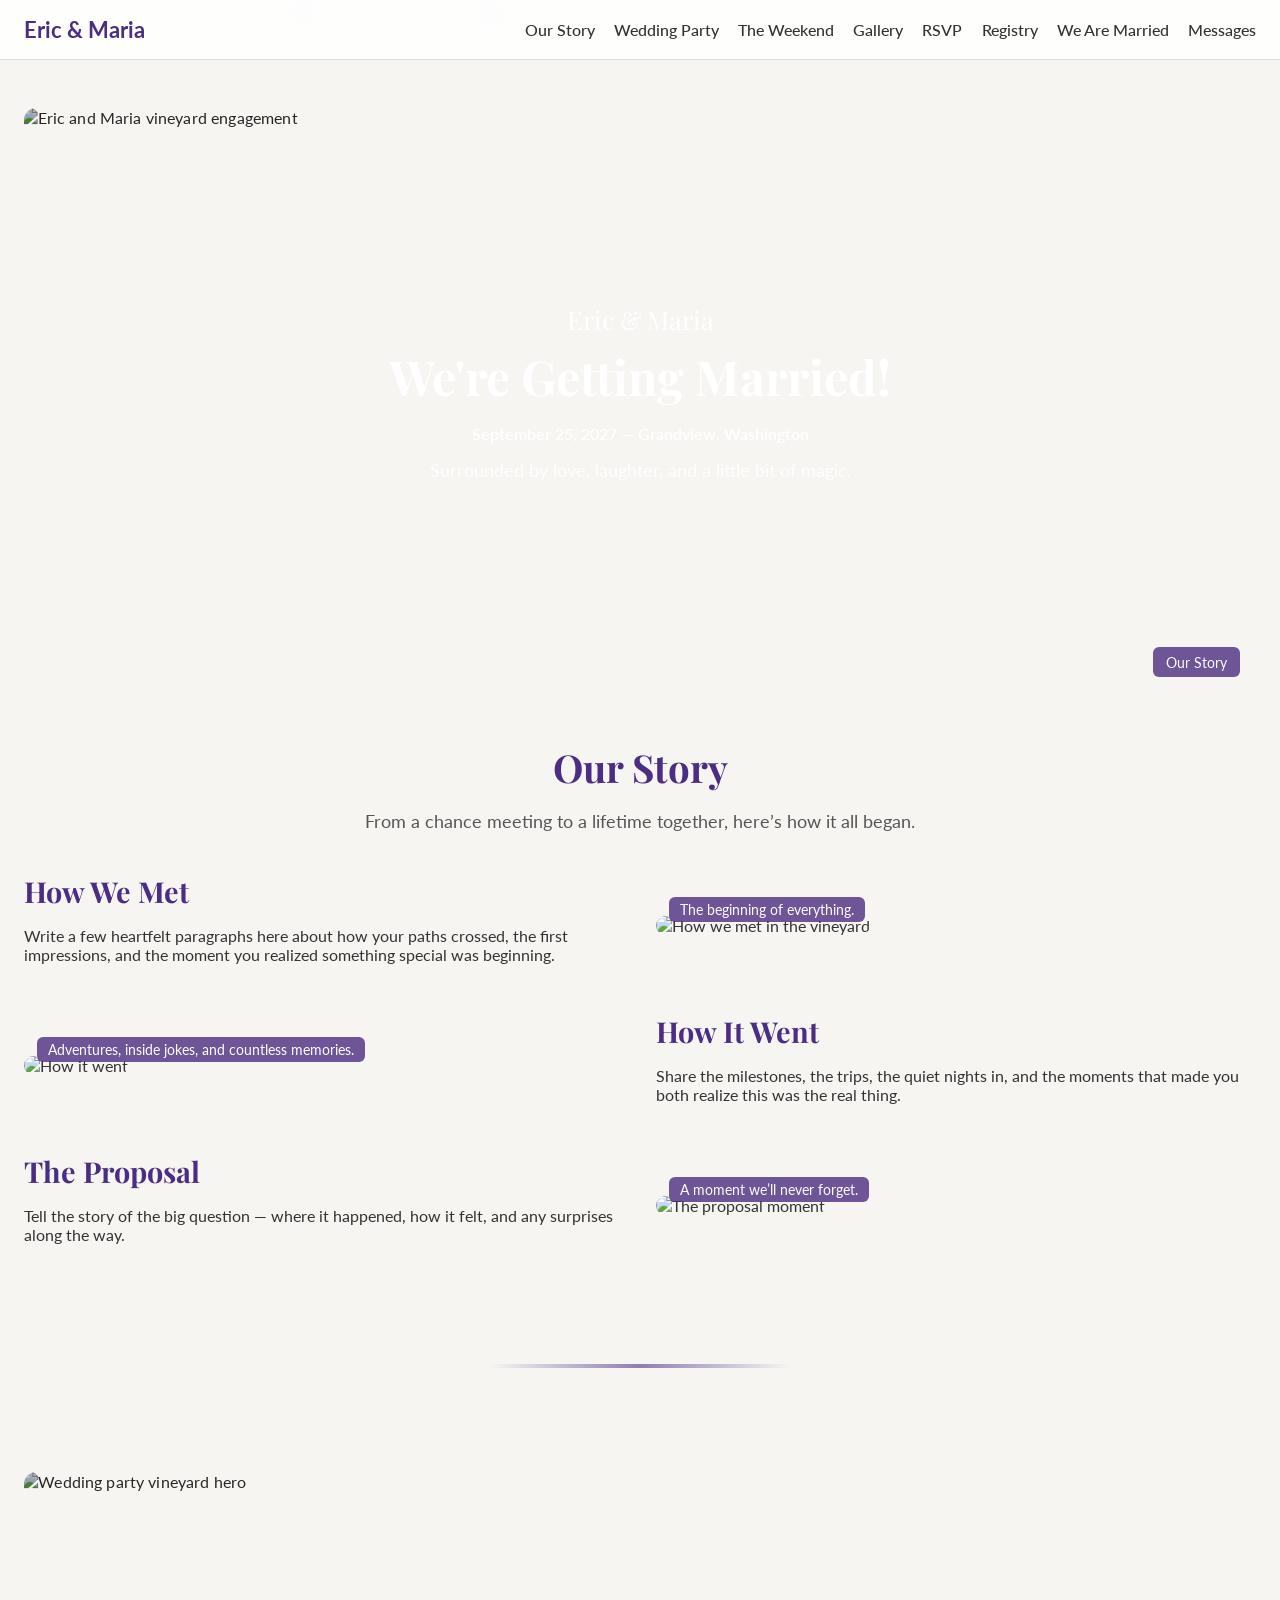
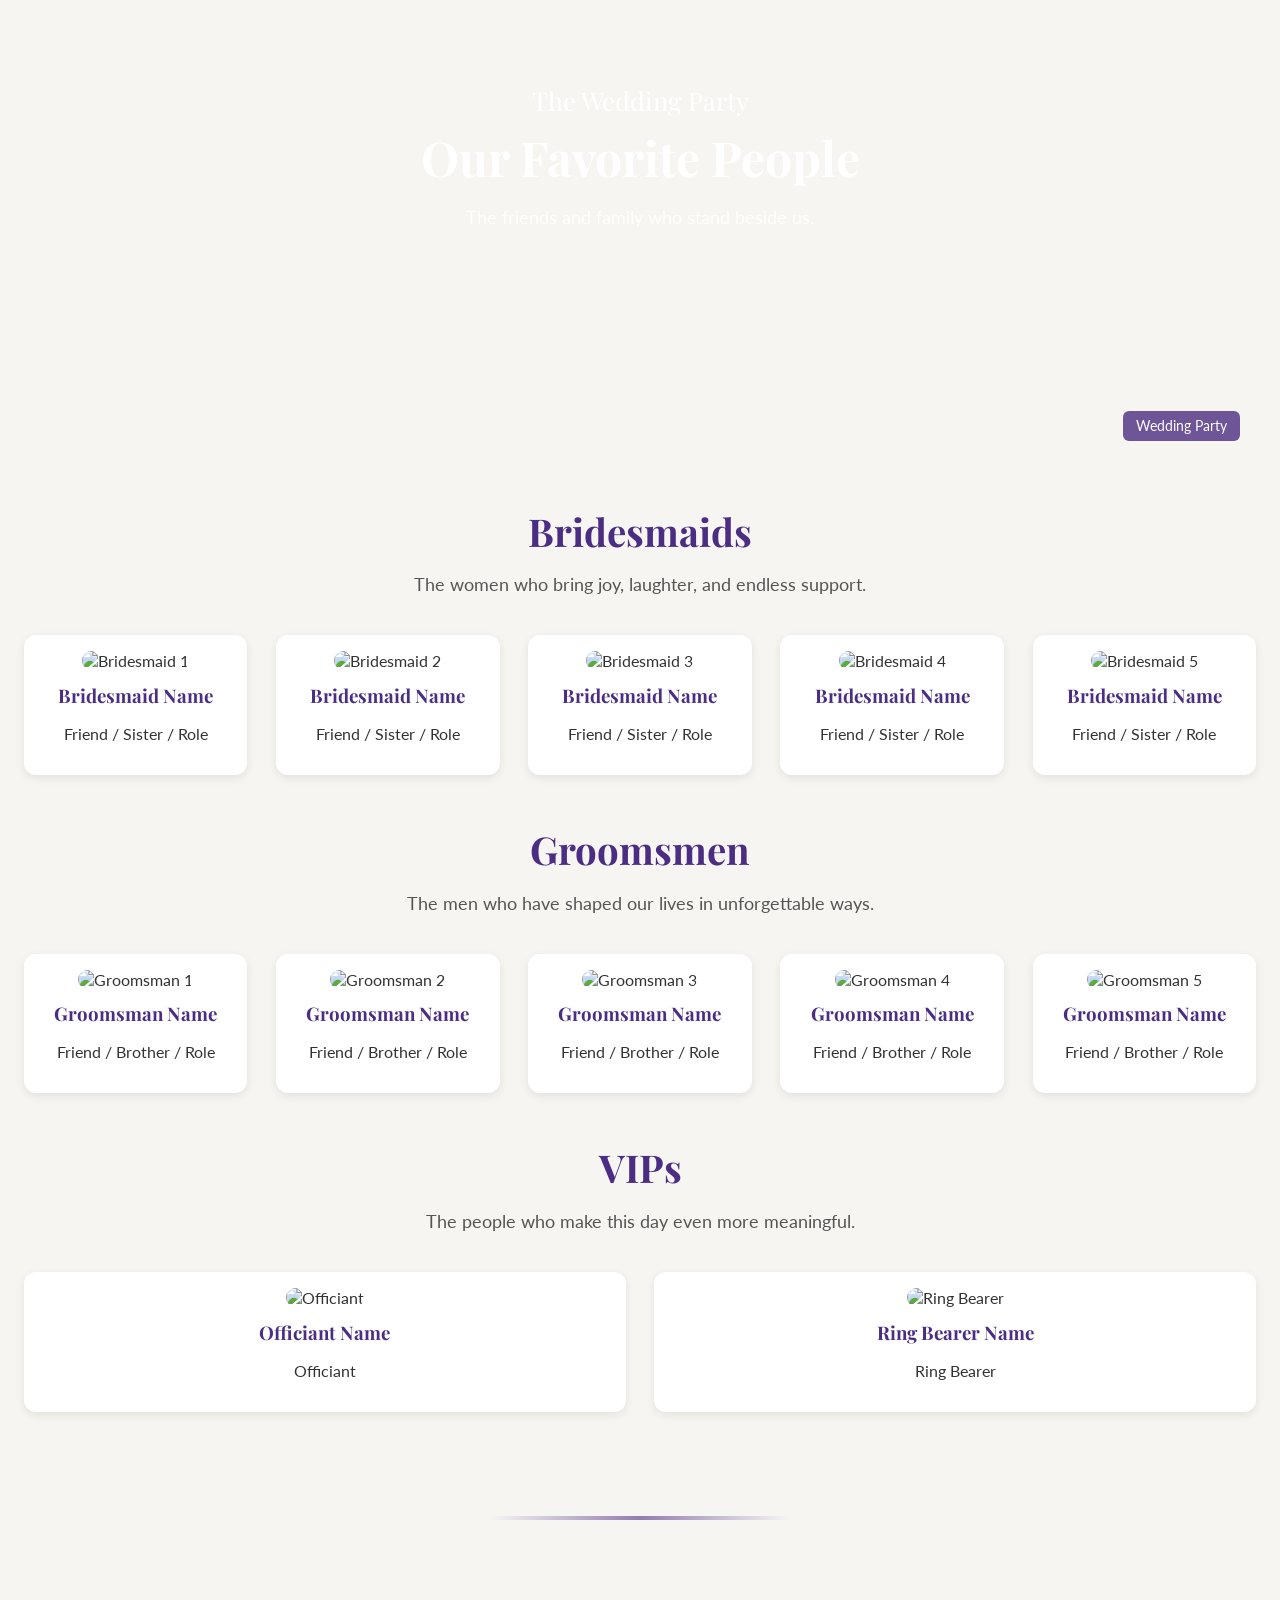
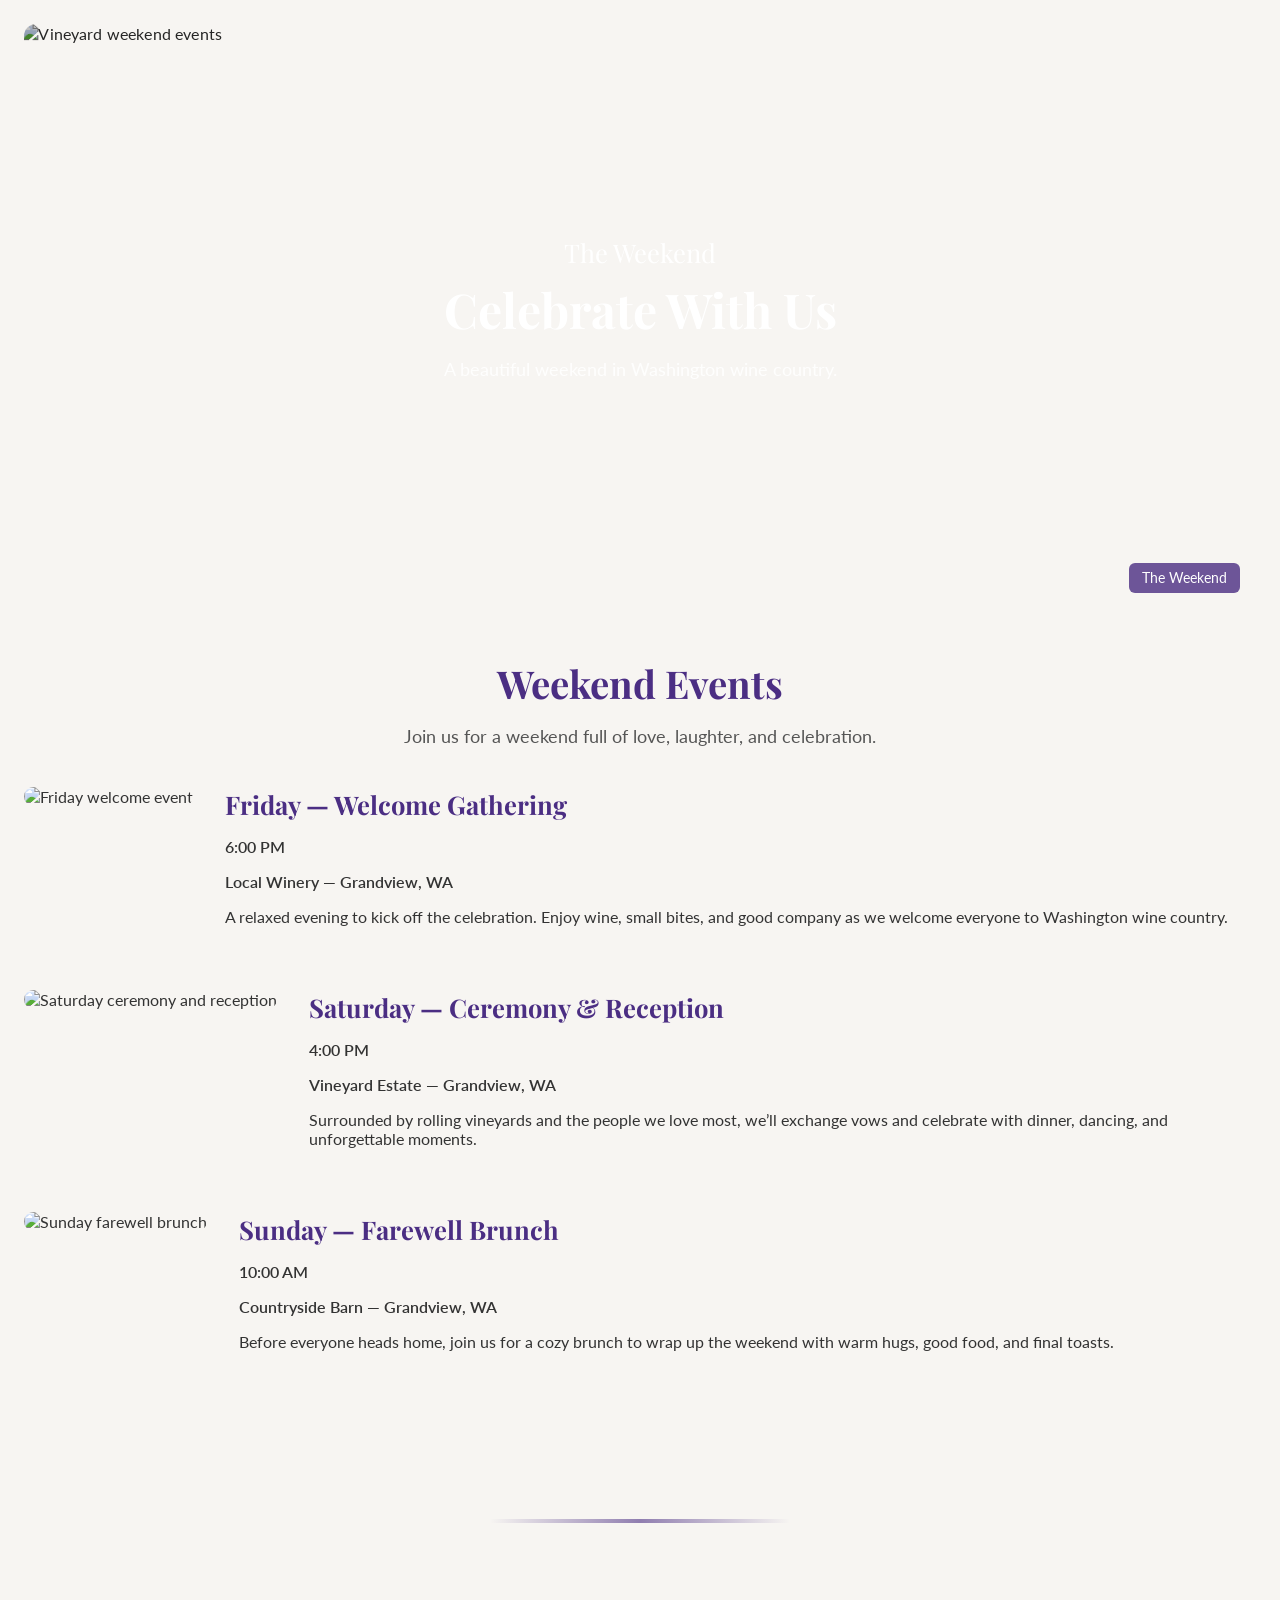
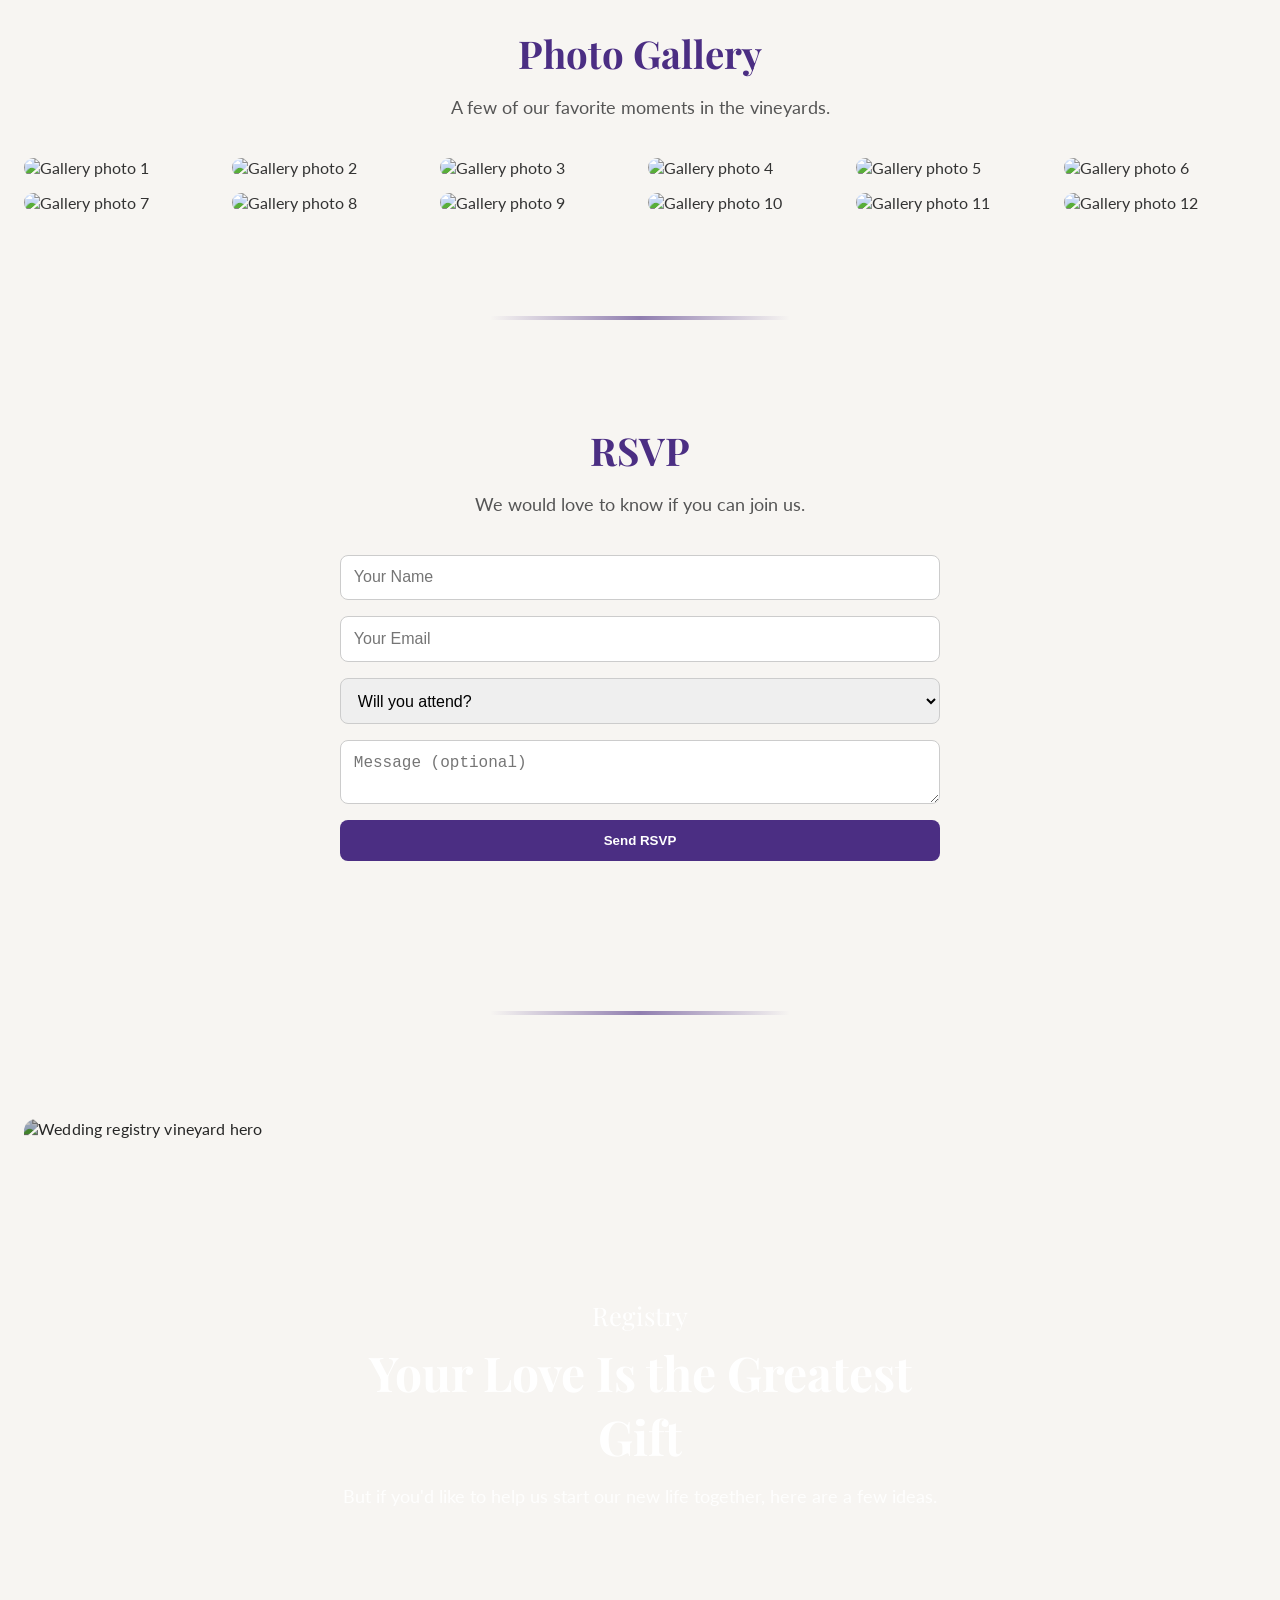
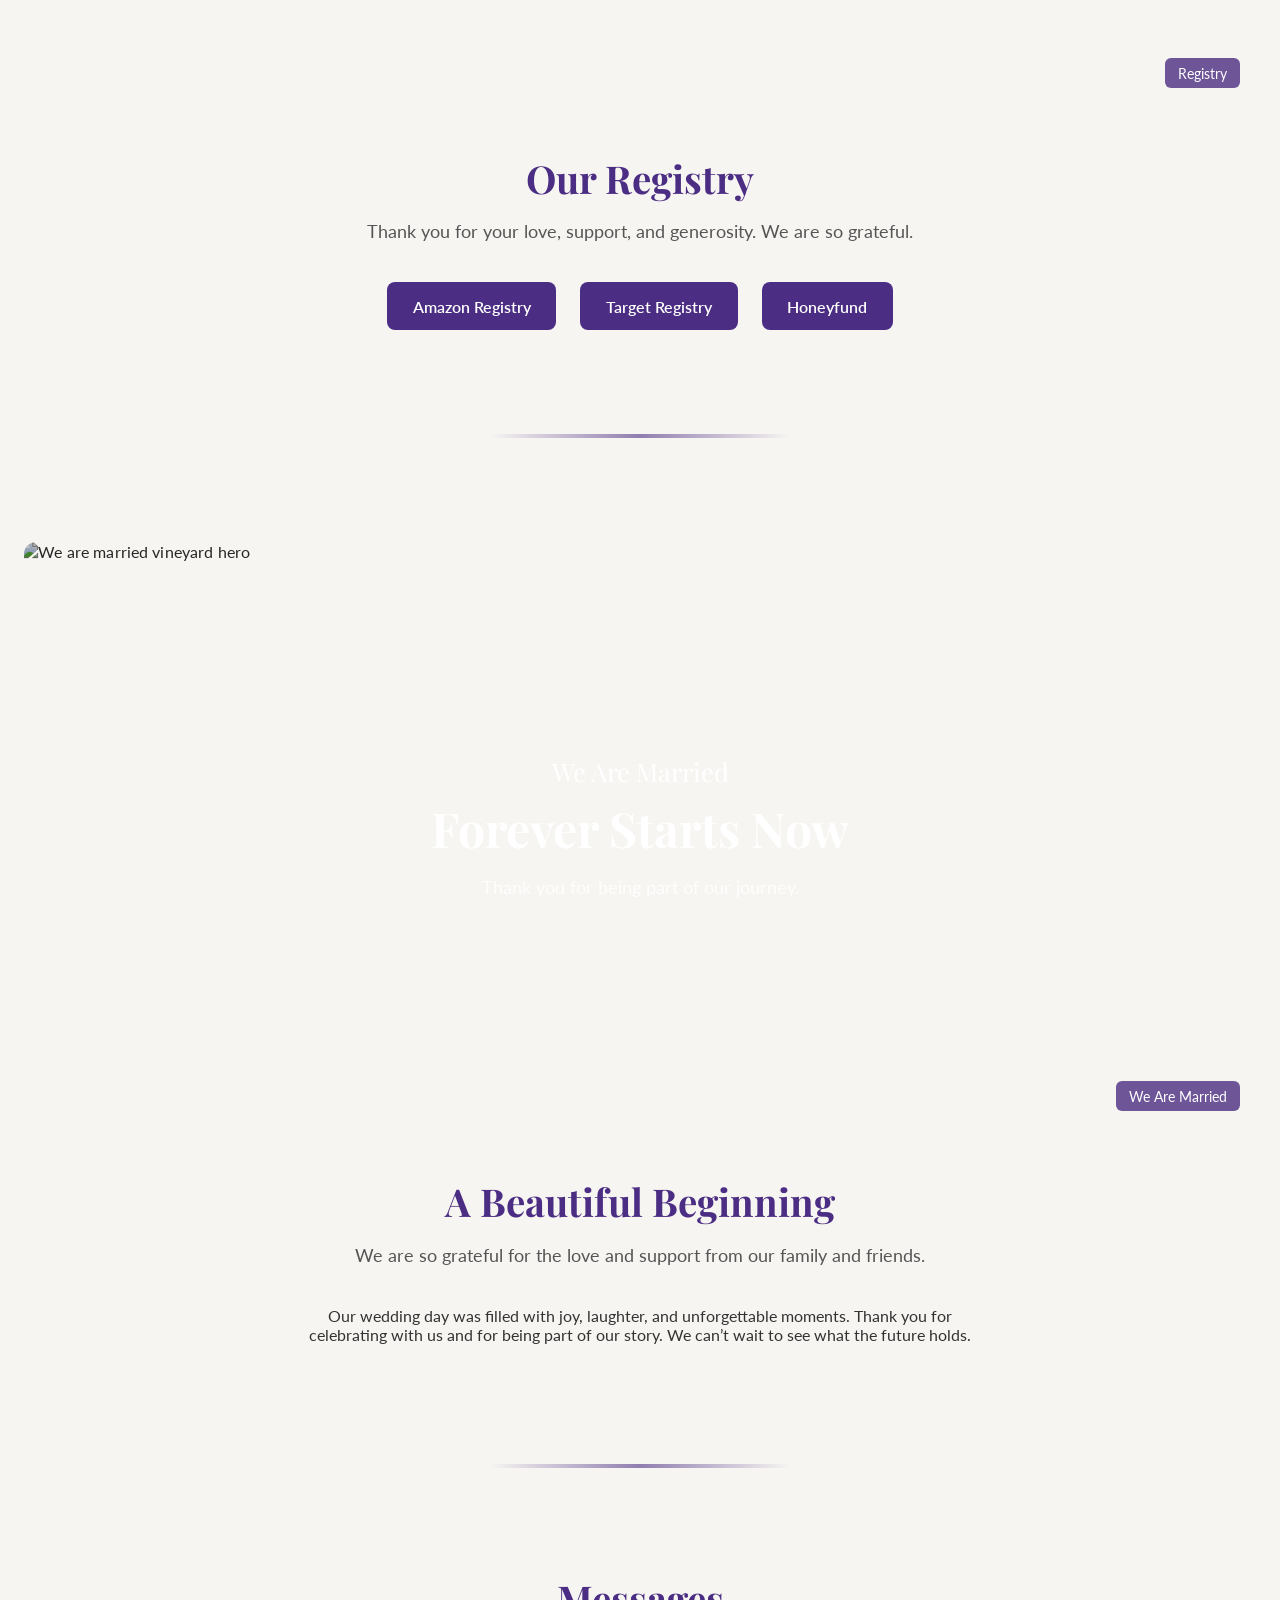
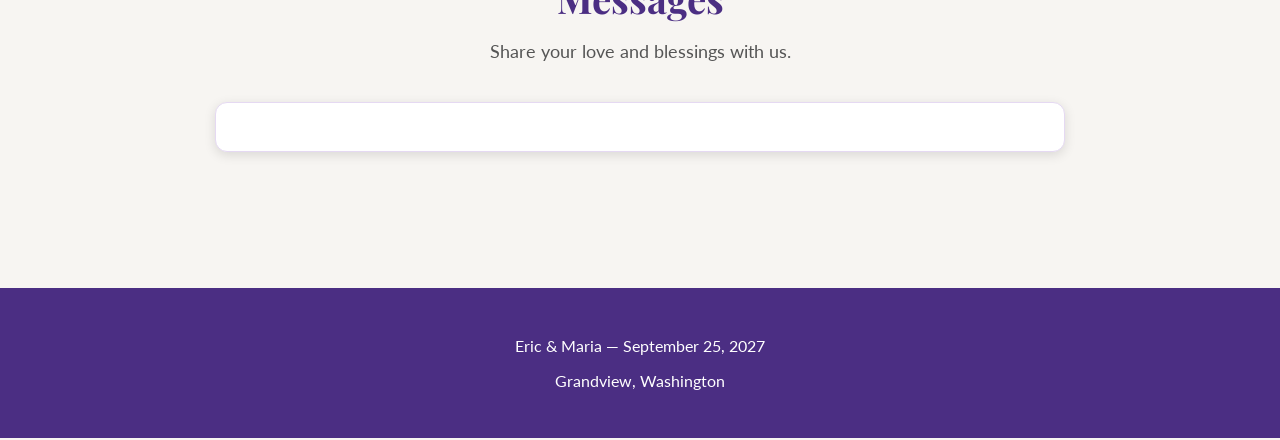
==== index.html/index.html @ c306961e "Add files via upload" ====
<!DOCTYPE html>
<html lang="en">
<head>
  <meta charset="UTF-8" />
  <title>Eric & Maria — Wedding Website</title>
  <meta name="viewport" content="width=device-width, initial-scale=1" />

  <!-- Fonts -->
  <link href="https://fonts.googleapis.com/css2?family=Playfair+Display:wght@500;700&family=Lato:wght@300;400;700&display=swap" rel="stylesheet" />

  <style>
  /* ================================
     GLOBAL STYLES
  ================================ */
  body {
    margin: 0;
    padding: 0;
    font-family: 'Lato', sans-serif;
    background: #f7f5f2;
    color: #333;
  }

  h1, h2, h3 {
    font-family: 'Playfair Display', serif;
    margin: 0;
  }

  section {
    padding: 3rem 1.5rem;
  }

  .section-title {
    text-align: center;
    font-size: 2.4rem;
    margin-bottom: 0.5rem;
    color: #4b2e83;
  }

  .section-subtitle {
    text-align: center;
    font-size: 1.1rem;
    color: #555;
    margin-bottom: 2.5rem;
  }

  /* Simple fade-in animation */
  .fade-in {
    opacity: 0;
    transform: translateY(20px);
    transition: opacity 0.7s ease, transform 0.7s ease;
  }

  .fade-in.visible {
    opacity: 1;
    transform: translateY(0);
  }

  /* Section divider */
  .section-divider {
    width: 300px;
    height: 4px;
    background: linear-gradient(to right, transparent, #4b2e83, transparent);
    margin: 3.5rem auto;
    opacity: 0.6;
    border-radius: 4px;
  }


  /* ================================
     NAVIGATION
  ================================ */
  header {
    background: #ffffffd8;
    backdrop-filter: blur(6px);
    position: sticky;
    top: 0;
    z-index: 1000;
    border-bottom: 1px solid #ddd;
  }

  .nav {
    display: flex;
    justify-content: space-between;
    align-items: center;
    padding: 1rem 1.5rem;
  }

  .nav-brand {
    font-size: 1.4rem;
    font-weight: 700;
    color: #4b2e83;
  }

  .nav-links {
    display: flex;
    flex-wrap: wrap;
  }

  .nav-links a {
    margin-left: 1.2rem;
    text-decoration: none;
    color: #333;
    font-weight: 500;
    transition: 0.3s ease;
  }

  .nav-links a:hover {
    color: #4b2e83;
  }

  /* ================================
     HERO SECTIONS
  ================================ */
  .hero {
    position: relative;
    margin-bottom: 3rem;
  }

  .hero-image-wrapper {
    position: relative;
    width: 100%;
    height: 65vh;
    overflow: hidden;
    border-radius: 12px;
  }

  .hero-image {
    width: 100%;
    height: 100%;
    object-fit: cover;
    filter: brightness(75%);
    transform: scale(1.02);
    transition: transform 6s ease;
  }

  .hero-image-wrapper:hover .hero-image {
    transform: scale(1.06);
  }

  .hero-content {
    position: absolute;
    top: 50%;
    left: 50%;
    transform: translate(-50%, -50%);
    text-align: center;
    color: white;
    z-index: 2;
  }

  .hero-content h1 {
    font-size: 3rem;
    margin-bottom: 0.5rem;
  }

  .hero-content h2 {
    font-size: 1.6rem;
    font-weight: 400;
    margin-bottom: 0.5rem;
  }

  .hero-caption {
    font-size: 1.1rem;
    opacity: 0.9;
  }

  .hero-tag {
    position: absolute;
    bottom: 1rem;
    right: 1rem;
    background: #4b2e83cc;
    color: white;
    padding: 0.4rem 0.8rem;
    border-radius: 6px;
    font-size: 0.9rem;
  }

  .hero-date {
    font-weight: 600;
    margin-bottom: 0.5rem;
  }

  /* ================================
     STORY SECTIONS
  ================================ */
  .two-column {
    display: flex;
    gap: 2rem;
    align-items: center;
    flex-wrap: wrap;
  }

  .story-card {
    flex: 1;
    min-width: 280px;
  }

  .story-card h3 {
    font-size: 1.8rem;
    color: #4b2e83;
    margin-bottom: 0.5rem;
  }

  .story-image-wrapper {
    flex: 1;
    min-width: 280px;
    position: relative;
  }

  .story-image-wrapper img {
    width: 100%;
    border-radius: 12px;
    object-fit: cover;
    transition: transform 0.5s ease;
  }

  .story-image-wrapper:hover img {
    transform: scale(1.03);
  }

  .story-caption {
    position: absolute;
    bottom: 0.8rem;
    left: 0.8rem;
    background: #4b2e83cc;
    color: white;
    padding: 0.3rem 0.7rem;
    border-radius: 6px;
    font-size: 0.85rem;
  }

  /* ================================
     WEDDING PARTY
  ================================ */
  .wp-grid {
    display: grid;
    grid-template-columns: repeat(auto-fit, minmax(180px, 1fr));
    gap: 1.8rem;
    margin-top: 2rem;
  }

  .wp-card {
    background: white;
    border-radius: 12px;
    padding: 1rem;
    text-align: center;
    box-shadow: 0 3px 10px #00000015;
    transition: 0.3s ease;
  }

  .wp-card:hover {
    transform: translateY(-4px);
  }

  .wp-card img {
    width: 100%;
    height: 220px;
    object-fit: cover;
    border-radius: 10px;
    margin-bottom: 0.8rem;
  }

  .wp-card h3 {
    margin-bottom: 0.3rem;
    color: #4b2e83;
  }

  /* ================================
     WEEKEND EVENTS
  ================================ */
  .event-block {
    display: flex;
    gap: 2rem;
    margin-bottom: 3rem;
    flex-wrap: wrap;
  }

  .event-block.reverse {
    flex-direction: row-reverse;
  }

  .event-image-wrapper img {
    width: 100%;
    max-width: 420px;
    border-radius: 12px;
    object-fit: cover;
    transition: transform 0.5s ease;
  }

  .event-image-wrapper:hover img {
    transform: scale(1.03);
  }

  .event-content {
    flex: 1;
    min-width: 260px;
  }

  .event-content h3 {
    font-size: 1.6rem;
    color: #4b2e83;
  }

  .event-time, .event-location {
    font-weight: 600;
    margin-bottom: 0.3rem;
  }

  /* ================================
     GALLERY
  ================================ */
  .gallery-grid {
    display: grid;
    grid-template-columns: repeat(auto-fit, minmax(180px, 1fr));
    gap: 1rem;
  }

  .gallery-item {
    overflow: hidden;
    border-radius: 10px;
    cursor: pointer;
  }

  .gallery-item img {
    width: 100%;
    height: 200px;
    object-fit: cover;
    transition: transform 0.4s ease;
  }

  .gallery-item:hover img {
    transform: scale(1.05);
  }

  .lightbox {
    position: fixed;
    inset: 0;
    background: rgba(0,0,0,0.8);
    display: flex;
    justify-content: center;
    align-items: center;
    z-index: 1200;
  }

  .lightbox-inner img {
    max-width: 90vw;
    max-height: 90vh;
    border-radius: 12px;
  }

  .hidden {
    display: none;
  }

  /* ================================
     RSVP
  ================================ */
  .rsvp-form {
    max-width: 600px;
    margin: 0 auto;
    display: flex;
    flex-direction: column;
    gap: 1rem;
  }

  .rsvp-form input,
  .rsvp-form textarea,
  .rsvp-form select {
    padding: 0.8rem;
    border-radius: 8px;
    border: 1px solid #ccc;
    font-size: 1rem;
  }

  #rsvp-submit {
    background: #4b2e83;
    color: white;
    padding: 0.8rem;
    border: none;
    border-radius: 8px;
    cursor: pointer;
    font-weight: 600;
  }

  #rsvp-submit:hover {
    background: #6a42b3;
  }

  .rsvp-status {
    font-size: 0.95rem;
    color: #4b2e83;
  }

  /* ================================
     REGISTRY
  ================================ */
  .registry-buttons {
    display: flex;
    justify-content: center;
    gap: 1.5rem;
    flex-wrap: wrap;
    margin-top: 2rem;
  }

  .registry-btn {
    background: #4b2e83;
    color: white;
    padding: 0.9rem 1.6rem;
    border-radius: 8px;
    text-decoration: none;
    font-weight: 600;
    transition: 0.3s ease;
  }

  .registry-btn:hover {
    background: #6a42b3;
  }

  /* ================================
     MESSAGES / DISQUS
  ================================ */
  .disqus-container {
    max-width: 800px;
    margin: 2.5rem auto;
    background: #ffffff;
    padding: 1.5rem;
    border-radius: 12px;
    box-shadow: 0 3px 12px rgba(0,0,0,0.12);
    border: 1px solid #e5d9f2;
  }

  /* ================================
     FOOTER
  ================================ */
  footer {
    text-align: center;
    padding: 2rem;
    background: #4b2e83;
    color: white;
    margin-top: 3rem;
  }

  /* ================================
     HEARTS ANIMATION
  ================================ */
  .hearts-container {
    position: fixed;
    top: 0;
    left: 0;
    width: 100%;
    height: 100%;
    pointer-events: none;
    overflow: hidden;
    z-index: 5; /* above backgrounds, below content */
  }

  .heart {
    position: absolute;
    color: #e6b3ff;
    font-size: 1.2rem;
    opacity: 0.7;
    animation: floatUp 6s linear infinite;
  }

  @keyframes floatUp {
    0% { transform: translateY(0) scale(1); opacity: 0.8; }
    100% { transform: translateY(-120vh) scale(1.4); opacity: 0; }
  }

  /* ================================
     RESPONSIVE
  ================================ */
  @media (max-width: 900px) {
    .hero-image-wrapper {
      height: 55vh;
    }
    .hero-content h1 {
      font-size: 2.3rem;
    }
    .hero-content h2 {
      font-size: 1.3rem;
    }
  }

  @media (max-width: 600px) {
    .nav {
      flex-direction: column;
      align-items: flex-start;
    }
    .nav-links {
      margin-top: 0.5rem;
      flex-wrap: wrap;
    }
    .nav-links a {
      margin: 0.2rem 0.8rem 0.2rem 0;
    }
    section {
      padding: 2.2rem 1.2rem;
    }
    .hero-image-wrapper {
      height: 50vh;
    }
    .gallery-item img {
      height: 180px;
    }
  }
  </style>
</head>

<body>

  <!-- Hearts animation container -->
  <div class="hearts-container" id="hearts-container"></div>

  <!-- HEADER + NAVIGATION -->
  <header>
    <nav class="nav">
      <div class="nav-brand">Eric &amp; Maria</div>
      <div class="nav-links">
        <a href="#our-story">Our Story</a>
        <a href="#wedding-party">Wedding Party</a>
        <a href="#the-weekend">The Weekend</a>
        <a href="#gallery">Gallery</a>
        <a href="#rsvp">RSVP</a>
        <a href="#registry">Registry</a>
        <a href="#we-are-married">We Are Married</a>
        <a href="#messages">Messages</a>
      </div>
    </nav>
  </header>

  <main>

    <!-- ========================= -->
    <!--       OUR STORY PAGE      -->
    <!-- ========================= -->
    <section id="our-story">
      <!-- HERO SECTION -->
      <div class="hero">
        <div class="hero-content">
          <h2>Eric &amp; Maria</h2>
          <h1>We're Getting Married!</h1>
          <p class="hero-date">September 25, 2027 — Grandview, Washington</p>
          <p class="hero-caption">
            Surrounded by love, laughter, and a little bit of magic.
          </p>
        </div>

        <div class="hero-image-wrapper">
          <img id="hero-our-story" class="hero-image" src="" alt="Eric and Maria vineyard engagement" />
          <div class="hero-tag">Our Story</div>
        </div>
      </div>

      <h2 class="section-title" style="margin-top:2.5rem;">Our Story</h2>
      <p class="section-subtitle">
        From a chance meeting to a lifetime together, here’s how it all began.
      </p>

      <!-- HOW WE MET -->
      <div class="two-column">
        <div class="story-card">
          <h3>How We Met</h3>
          <p>
            Write a few heartfelt paragraphs here about how your paths crossed, the first impressions,
            and the moment you realized something special was beginning.
          </p>
        </div>

        <div class="story-image-wrapper">
          <img id="img-how-we-met" src="" alt="How we met in the vineyard" />
          <div class="story-caption">
            The beginning of everything.
          </div>
        </div>
      </div>

      <!-- HOW IT WENT -->
      <div class="two-column" style="margin-top:2rem;">
        <div class="story-image-wrapper">
          <img id="img-how-it-went" src="" alt="How it went" />
          <div class="story-caption">
            Adventures, inside jokes, and countless memories.
          </div>
        </div>

        <div class="story-card">
          <h3>How It Went</h3>
          <p>
            Share the milestones, the trips, the quiet nights in, and the moments that made you both
            realize this was the real thing.
          </p>
        </div>
      </div>

      <!-- THE PROPOSAL -->
      <div class="two-column" style="margin-top:2rem;">
        <div class="story-card">
          <h3>The Proposal</h3>
          <p>
            Tell the story of the big question — where it happened, how it felt, and any surprises
            along the way.
          </p>
        </div>

        <div class="story-image-wrapper">
          <img id="img-proposal" src="" alt="The proposal moment" />
          <div class="story-caption">
            A moment we’ll never forget.
          </div>
        </div>
      </div>
    </section>

    <div class="section-divider"></div>

    <!-- ========================= -->
    <!--     WEDDING PARTY PAGE    -->
    <!-- ========================= -->
    <section id="wedding-party">
      <div class="hero">
        <div class="hero-content">
          <h2>The Wedding Party</h2>
          <h1>Our Favorite People</h1>
          <p class="hero-caption">
            The friends and family who stand beside us.
          </p>
        </div>

        <div class="hero-image-wrapper">
          <img id="hero-wedding-party" class="hero-image" src="" alt="Wedding party vineyard hero" />
          <div class="hero-tag">Wedding Party</div>
        </div>
      </div>

      <h2 class="section-title">Bridesmaids</h2>
      <p class="section-subtitle">The women who bring joy, laughter, and endless support.</p>

      <div class="wp-grid">
        <div class="wp-card">
          <img id="bm1" src="" alt="Bridesmaid 1" />
          <h3>Bridesmaid Name</h3>
          <p>Friend / Sister / Role</p>
        </div>
        <div class="wp-card">
          <img id="bm2" src="" alt="Bridesmaid 2" />
          <h3>Bridesmaid Name</h3>
          <p>Friend / Sister / Role</p>
        </div>
        <div class="wp-card">
          <img id="bm3" src="" alt="Bridesmaid 3" />
          <h3>Bridesmaid Name</h3>
          <p>Friend / Sister / Role</p>
        </div>
        <div class="wp-card">
          <img id="bm4" src="" alt="Bridesmaid 4" />
          <h3>Bridesmaid Name</h3>
          <p>Friend / Sister / Role</p>
        </div>
        <div class="wp-card">
          <img id="bm5" src="" alt="Bridesmaid 5" />
          <h3>Bridesmaid Name</h3>
          <p>Friend / Sister / Role</p>
        </div>
      </div>

      <h2 class="section-title" style="margin-top:3rem;">Groomsmen</h2>
      <p class="section-subtitle">The men who have shaped our lives in unforgettable ways.</p>

      <div class="wp-grid">
        <div class="wp-card">
          <img id="gm1" src="" alt="Groomsman 1" />
          <h3>Groomsman Name</h3>
          <p>Friend / Brother / Role</p>
        </div>
        <div class="wp-card">
          <img id="gm2" src="" alt="Groomsman 2" />
          <h3>Groomsman Name</h3>
          <p>Friend / Brother / Role</p>
        </div>
        <div class="wp-card">
          <img id="gm3" src="" alt="Groomsman 3" />
          <h3>Groomsman Name</h3>
          <p>Friend / Brother / Role</p>
        </div>
        <div class="wp-card">
          <img id="gm4" src="" alt="Groomsman 4" />
          <h3>Groomsman Name</h3>
          <p>Friend / Brother / Role</p>
        </div>
        <div class="wp-card">
          <img id="gm5" src="" alt="Groomsman 5" />
          <h3>Groomsman Name</h3>
          <p>Friend / Brother / Role</p>
        </div>
      </div>

      <h2 class="section-title" style="margin-top:3rem;">VIPs</h2>
      <p class="section-subtitle">The people who make this day even more meaningful.</p>

      <div class="wp-grid">
        <div class="wp-card">
          <img id="vip1" src="" alt="Officiant" />
          <h3>Officiant Name</h3>
          <p>Officiant</p>
        </div>
        <div class="wp-card">
          <img id="vip2" src="" alt="Ring Bearer" />
          <h3>Ring Bearer Name</h3>
          <p>Ring Bearer</p>
        </div>
      </div>
    </section>

    <div class="section-divider"></div>

    <!-- ========================= -->
    <!--       THE WEEKEND         -->
    <!-- ========================= -->
    <section id="the-weekend">
      <div class="hero">
        <div class="hero-content">
          <h2>The Weekend</h2>
          <h1>Celebrate With Us</h1>
          <p class="hero-caption">
            A beautiful weekend in Washington wine country.
          </p>
        </div>

        <div class="hero-image-wrapper">
          <img id="hero-weekend" class="hero-image" src="" alt="Vineyard weekend events" />
          <div class="hero-tag">The Weekend</div>
        </div>
      </div>

      <h2 class="section-title">Weekend Events</h2>
      <p class="section-subtitle">Join us for a weekend full of love, laughter, and celebration.</p>

      <div class="event-block">
        <div class="event-image-wrapper">
          <img id="fri-event" src="" alt="Friday welcome event" />
        </div>
        <div class="event-content">
          <h3>Friday — Welcome Gathering</h3>
          <p class="event-time">6:00 PM</p>
          <p class="event-location">Local Winery — Grandview, WA</p>
          <p>
            A relaxed evening to kick off the celebration. Enjoy wine, small bites, and good company
            as we welcome everyone to Washington wine country.
          </p>
        </div>
      </div>

      <div class="event-block reverse">
        <div class="event-content">
          <h3>Saturday — Ceremony &amp; Reception</h3>
          <p class="event-time">4:00 PM</p>
          <p class="event-location">Vineyard Estate — Grandview, WA</p>
          <p>
            Surrounded by rolling vineyards and the people we love most, we’ll exchange vows and
            celebrate with dinner, dancing, and unforgettable moments.
          </p>
        </div>
        <div class="event-image-wrapper">
          <img id="sat-event" src="" alt="Saturday ceremony and reception" />
        </div>
      </div>

      <div class="event-block">
        <div class="event-image-wrapper">
          <img id="sun-event" src="" alt="Sunday farewell brunch" />
        </div>
        <div class="event-content">
          <h3>Sunday — Farewell Brunch</h3>
          <p class="event-time">10:00 AM</p>
          <p class="event-location">Countryside Barn — Grandview, WA</p>
          <p>
            Before everyone heads home, join us for a cozy brunch to wrap up the weekend with warm
            hugs, good food, and final toasts.
          </p>
        </div>
      </div>
    </section>

    <div class="section-divider"></div>

    <!-- ========================= -->
    <!--          GALLERY          -->
    <!-- ========================= -->
    <section id="gallery">
      <h2 class="section-title">Photo Gallery</h2>
      <p class="section-subtitle">
        A few of our favorite moments in the vineyards.
      </p>

      <div class="gallery-grid">
        <div class="gallery-item"><img id="gal1" src="" alt="Gallery photo 1" /></div>
        <div class="gallery-item"><img id="gal2" src="" alt="Gallery photo 2" /></div>
        <div class="gallery-item"><img id="gal3" src="" alt="Gallery photo 3" /></div>
        <div class="gallery-item"><img id="gal4" src="" alt="Gallery photo 4" /></div>
        <div class="gallery-item"><img id="gal5" src="" alt="Gallery photo 5" /></div>
        <div class="gallery-item"><img id="gal6" src="" alt="Gallery photo 6" /></div>
        <div class="gallery-item"><img id="gal7" src="" alt="Gallery photo 7" /></div>
        <div class="gallery-item"><img id="gal8" src="" alt="Gallery photo 8" /></div>
        <div class="gallery-item"><img id="gal9" src="" alt="Gallery photo 9" /></div>
        <div class="gallery-item"><img id="gal10" src="" alt="Gallery photo 10" /></div>
        <div class="gallery-item"><img id="gal11" src="" alt="Gallery photo 11" /></div>
        <div class="gallery-item"><img id="gal12" src="" alt="Gallery photo 12" /></div>
      </div>

      <div id="lightbox" class="lightbox hidden">
        <div class="lightbox-inner">
          <img id="lightbox-img" src="" alt="Expanded gallery" />
        </div>
      </div>
    </section>

    <div class="section-divider"></div>

    <!-- ========================= -->
    <!--            RSVP           -->
    <!-- ========================= -->
    <section id="rsvp">
      <h2 class="section-title">RSVP</h2>
      <p class="section-subtitle">
        We would love to know if you can join us.
      </p>

      <div class="rsvp-form">
        <input type="text" id="rsvp-name" placeholder="Your Name" />
        <input type="email" id="rsvp-email" placeholder="Your Email" />
        <select id="rsvp-attending">
          <option value="">Will you attend?</option>
          <option value="yes">Yes, I’ll be there</option>
          <option value="no">Sorry, I can’t make it</option>
        </select>
        <textarea id="rsvp-message" placeholder="Message (optional)"></textarea>
        <button id="rsvp-submit">Send RSVP</button>
        <p id="rsvp-status" class="rsvp-status"></p>
      </div>
    </section>

    <div class="section-divider"></div>

    <!-- ========================= -->
    <!--         REGISTRY          -->
    <!-- ========================= -->
    <section id="registry">
      <div class="hero">
        <div class="hero-content">
          <h2>Registry</h2>
          <h1>Your Love Is the Greatest Gift</h1>
          <p class="hero-caption">
            But if you'd like to help us start our new life together, here are a few ideas.
          </p>
        </div>

        <div class="hero-image-wrapper">
          <img id="hero-registry" class="hero-image" src="" alt="Wedding registry vineyard hero" />
          <div class="hero-tag">Registry</div>
        </div>
      </div>

      <h2 class="section-title">Our Registry</h2>
      <p class="section-subtitle">
        Thank you for your love, support, and generosity. We are so grateful.
      </p>

      <div class="registry-buttons">
        <a class="registry-btn" href="#" target="_blank">
          <span>Amazon Registry</span>
        </a>
        <a class="registry-btn" href="#" target="_blank">
          <span>Target Registry</span>
        </a>
        <a class="registry-btn" href="#" target="_blank">
          <span>Honeyfund</span>
        </a>
      </div>
    </section>

    <div class="section-divider"></div>

    <!-- ========================= -->
    <!--       WE ARE MARRIED      -->
    <!-- ========================= -->
    <section id="we-are-married">
      <div class="hero">
        <div class="hero-content">
          <h2>We Are Married</h2>
          <h1>Forever Starts Now</h1>
          <p class="hero-caption">
            Thank you for being part of our journey.
          </p>
        </div>

        <div class="hero-image-wrapper">
          <img id="hero-married" class="hero-image" src="" alt="We are married vineyard hero" />
          <div class="hero-tag">We Are Married</div>
        </div>
      </div>

      <h2 class="section-title">A Beautiful Beginning</h2>
      <p class="section-subtitle">
        We are so grateful for the love and support from our family and friends.
      </p>

      <div class="married-message" style="max-width:700px;margin:0 auto;text-align:center;">
        <p>
          Our wedding day was filled with joy, laughter, and unforgettable moments.
          Thank you for celebrating with us and for being part of our story.
          We can’t wait to see what the future holds.
        </p>
      </div>
    </section>

    <div class="section-divider"></div>

    <!-- ========================= -->
    <!--         MESSAGES          -->
    <!-- ========================= -->
    <section id="messages">
      <h2 class="section-title">Messages</h2>
      <p class="section-subtitle">
        Share your love and blessings with us.
      </p>

      <div id="disqus_thread" class="disqus-container"></div>
    </section>

    <!-- ========================= -->
    <!--           FOOTER          -->
    <!-- ========================= -->
    <footer>
      <p>Eric &amp; Maria — September 25, 2027</p>
      <p>Grandview, Washington</p>
    </footer>

  </main>

  <script>
  /* ============================================================
     IMAGE CONFIG — Updated URLs + Gallery
  ============================================================ */
  const imageConfig = {
    heroes: {
      ourStory: "https://images.unsplash.com/photo-1506744038136-46273834b3fb?auto=format&fit=crop&w=1600&q=80",
      weddingParty: "https://bbnomunie.github.io/wedding-sample/images/alohamalakhov-vineyard-428041_1920.jpg",
      weekend: "https://images.unsplash.com/photo-1506377247377-2a5b3b417ebb?auto=format&fit=crop&w=1600&q=80",
      registry: "https://images.unsplash.com/photo-1505685296765-3a2736de412f?auto=format&fit=crop&w=1600&q=80",
      married: "https://images.unsplash.com/photo-1519741497674-611481863552?auto=format&fit=crop&w=1600&q=80"
    },

    story: {
      howWeMet: "https://bbnomunie.github.io/wedding-sample/images/alllessandro-lovers-7258609_1920.jpg",
      howItWent: "https://bbnomunie.github.io/wedding-sample/images/mina6120-hands-5075436_1920.jpg",
      proposal: "https://images.unsplash.com/photo-1519744792095-2f2205e87b6f?auto=format&fit=crop&w=1200&q=80"
    },

    weddingParty: {
      bm1: "https://images.unsplash.com/photo-1524504388940-b1c1722653e1?auto=format&fit=crop&w=800&q=80",
      bm2: "https://images.unsplash.com/photo-1524504388940-b1c1722653e1?auto=format&fit=crop&w=800&q=80",
      bm3: "https://images.unsplash.com/photo-1529626455594-4ff0802cfb7e?auto=format&fit=crop&w=800&q=80",
      bm4: "https://images.unsplash.com/photo-1529626455594-4ff0802cfb7e?auto=format&fit=crop&w=800&q=80",
      bm5: "https://images.unsplash.com/photo-1524504388940-b1c1722653e1?auto=format&fit=crop&w=800&q=80",

      gm1: "https://images.unsplash.com/photo-1521572163474-6864f9cf17ab?auto=format&fit=crop&w=800&q=80",
      gm2: "https://images.unsplash.com/photo-1521572163474-6864f9cf17ab?auto=format&fit=crop&w=800&q=80",
      gm3: "https://images.unsplash.com/photo-1521572163474-6864f9cf17ab?auto=format&fit=crop&w=800&q=80",
      gm4: "https://images.unsplash.com/photo-1521572163474-6864f9cf17ab?auto=format&fit=crop&w=800&q=80",
      gm5: "https://images.unsplash.com/photo-1521572163474-6864f9cf17ab?auto=format&fit=crop&w=800&q=80",

      vip1: "https://images.unsplash.com/photo-1524504388940-b1c1722653e1?auto=format&fit=crop&w=800&q=80",
      vip2: "https://images.unsplash.com/photo-1529626455594-4ff0802cfb7e?auto=format&fit=crop&w=800&q=80"
    },

    weekend: {
      fri: "https://images.unsplash.com/photo-1506377247377-2a5b3b417ebb?auto=format&fit=crop&w=1200&q=80",
      sat: "https://images.unsplash.com/photo-1506744038136-46273834b3fb?auto=format&fit=crop&w=1200&q=80",
      sun: "https://images.unsplash.com/photo-1505685296765-3a2736de412f?auto=format&fit=crop&w=1200&q=80"
    },

    gallery: [
      "https://images.unsplash.com/photo-1506744038136-46273834b3fb?auto=format&fit=crop&w=1200&q=80",
      "https://images.unsplash.com/photo-1506377247377-2a5b3b417ebb?auto=format&fit=crop&w=1200&q=80",
      "https://images.unsplash.com/photo-1519741497674-611481863552?auto=format&fit=crop&w=1200&q=80",
      "https://images.unsplash.com/photo-1519744792095-2f2205e87b6f?auto=format&fit=crop&w=1200&q=80",
      "https://images.unsplash.com/photo-1505685296765-3a2736de412f?auto=format&fit=crop&w=1200&q=80",
      "https://images.unsplash.com/photo-1500530855697-b586d89ba3ee?auto=format&fit=crop&w=1200&q=80",
      "https://images.unsplash.com/photo-1500534314211-0a24cd03f2c0?auto=format&fit=crop&w=1200&q=80",
      "https://images.unsplash.com/photo-1500534314211-0a24cd03f2c0?auto=format&fit=crop&w=1200&q=80",
      "https://images.unsplash.com/photo-1500534314211-0a24cd03f2c0?auto=format&fit=crop&w=1200&q=80",
      "https://images.unsplash.com/photo-1500534314211-0a24cd03f2c0?auto=format&fit=crop&w=1200&q=80",
      "https://bbnomunie.github.io/wedding-sample/images/pexels-crops-1835847_1920.jpg",
      "https://bbnomunie.github.io/wedding-sample/images/pexels-gustavo-fring-5163610.jpg"
    ]
  };

  /* ============================================================
     APPLY IMAGES
  ============================================================ */
  function applyImages() {
    document.getElementById("hero-our-story").src = imageConfig.heroes.ourStory;
    document.getElementById("hero-wedding-party").src = imageConfig.heroes.weddingParty;
    document.getElementById("hero-weekend").src = imageConfig.heroes.weekend;
    document.getElementById("hero-registry").src = imageConfig.heroes.registry;
    document.getElementById("hero-married").src = imageConfig.heroes.married;

    document.getElementById("img-how-we-met").src = imageConfig.story.howWeMet;
    document.getElementById("img-how-it-went").src = imageConfig.story.howItWent;
    document.getElementById("img-proposal").src = imageConfig.story.proposal;

    ["bm1","bm2","bm3","bm4","bm5","gm1","gm2","gm3","gm4","gm5","vip1","vip2"]
      .forEach(id => {
        const el = document.getElementById(id);
        if (el) el.src = imageConfig.weddingParty[id];
      });

    document.getElementById("fri-event").src = imageConfig.weekend.fri;
    document.getElementById("sat-event").src = imageConfig.weekend.sat;
    document.getElementById("sun-event").src = imageConfig.weekend.sun;

    imageConfig.gallery.forEach((url, index) => {
      const img = document.getElementById(`gal${index + 1}`);
      if (img) img.src = url;
    });
  }

  applyImages();

  /* ============================================================
     GALLERY LIGHTBOX
  ============================================================ */
  const galleryItems = document.querySelectorAll(".gallery-item img");
  const lightbox = document.getElementById("lightbox");
  const lightboxImg = document.getElementById("lightbox-img");

  galleryItems.forEach(img => {
    img.addEventListener("click", () => {
      lightboxImg.src = img.src;
      lightbox.classList.remove("hidden");
    });
  });

  if (lightbox) {
    lightbox.addEventListener("click", () => {
      lightbox.classList.add("hidden");
    });
  }

  /* ============================================================
     HEARTS ANIMATION (Our Story)
  ============================================================ */
  function createHeart() {
    const heart = document.createElement("div");
    heart.classList.add("heart");
    heart.textContent = "♥";

    heart.style.left = Math.random() * 100 + "vw";
    heart.style.animationDuration = (4 + Math.random() * 4) + "s";

    document.getElementById("hearts-container").appendChild(heart);

    setTimeout(() => heart.remove(), 7000);
  }

  function isInOurStory() {
    const section = document.getElementById("our-story");
    if (!section) return false;
    const rect = section.getBoundingClientRect();
    return rect.top < window.innerHeight && rect.bottom > 0;
  }

  setInterval(() => {
    if (isInOurStory()) {
      createHeart();
    }
  }, 600);

  /* ============================================================
     RSVP (mailto: fakeemail@nowhere.com)
  ============================================================ */
  document.getElementById("rsvp-submit").addEventListener("click", () => {
    const name = document.getElementById("rsvp-name").value.trim();
    const email = document.getElementById("rsvp-email").value.trim();
    const attending = document.getElementById("rsvp-attending").value;
    const message = document.getElementById("rsvp-message").value.trim();
    const status = document.getElementById("rsvp-status");

    if (!name || !email || !attending) {
      status.textContent = "Please fill in your name, email, and attendance choice.";
      return;
    }

    const subject = encodeURIComponent("Wedding RSVP");
    const body = encodeURIComponent(
      `Name: ${name}\nEmail: ${email}\nAttending: ${attending}\n\nMessage:\n${message || "(none)"}`
    );

    window.location.href = `mailto:fakeemail@nowhere.com?subject=${subject}&body=${body}`;
    status.textContent = "Your email client should open with your RSVP. Thank you!";
  });

  /* ============================================================
     SCROLL FADE-IN
  ============================================================ */
  const fadeEls = document.querySelectorAll("section, .wp-card, .event-block, .gallery-item");

  function handleScrollFade() {
    const trigger = window.innerHeight * 0.9;
    fadeEls.forEach(el => {
      const rect = el.getBoundingClientRect();
      if (rect.top < trigger) {
        el.classList.add("visible");
      }
    });
  }

  fadeEls.forEach(el => el.classList.add("fade-in"));
  window.addEventListener("scroll", handleScrollFade);
  window.addEventListener("load", handleScrollFade);
  </script>

  <!-- DISQUS EMBED (replace YOUR_SHORTNAME_HERE with your Disqus shortname) -->
  <script>
    var disqus_config = function () {
      this.page.url = window.location.href;
      this.page.identifier = "wedding-messages";
    };

    (function() {
      var d = document, s = d.createElement('script');
      s.src = 'https://YOUR_SHORTNAME_HERE.disqus.com/embed.js';
      s.setAttribute('data-timestamp', +new Date());
      (d.head || d.body).appendChild(s);
    })();
  </script>
  <div id="disqus_thread"></div>
<script>
    /**
    *  RECOMMENDED CONFIGURATION VARIABLES: EDIT AND UNCOMMENT THE SECTION BELOW TO INSERT DYNAMIC VALUES FROM YOUR PLATFORM OR CMS.
    *  LEARN WHY DEFINING THESE VARIABLES IS IMPORTANT: https://disqus.com/admin/universalcode/#configuration-variables    */
    /*
    var disqus_config = function () {
    this.page.url = PAGE_URL;  // Replace PAGE_URL with your page's canonical URL variable
    this.page.identifier = PAGE_IDENTIFIER; // Replace PAGE_IDENTIFIER with your page's unique identifier variable
    };
    */
    (function() { // DON'T EDIT BELOW THIS LINE
    var d = document, s = d.createElement('script');
    s.src = 'https://ctsdemo.disqus.com/embed.js';
    s.setAttribute('data-timestamp', +new Date());
    (d.head || d.body).appendChild(s);
    })();
</script>
<noscript>Please enable JavaScript to view the <a href="https://disqus.com/?ref_noscript">comments powered by Disqus.</a></noscript>

</body>
</html>
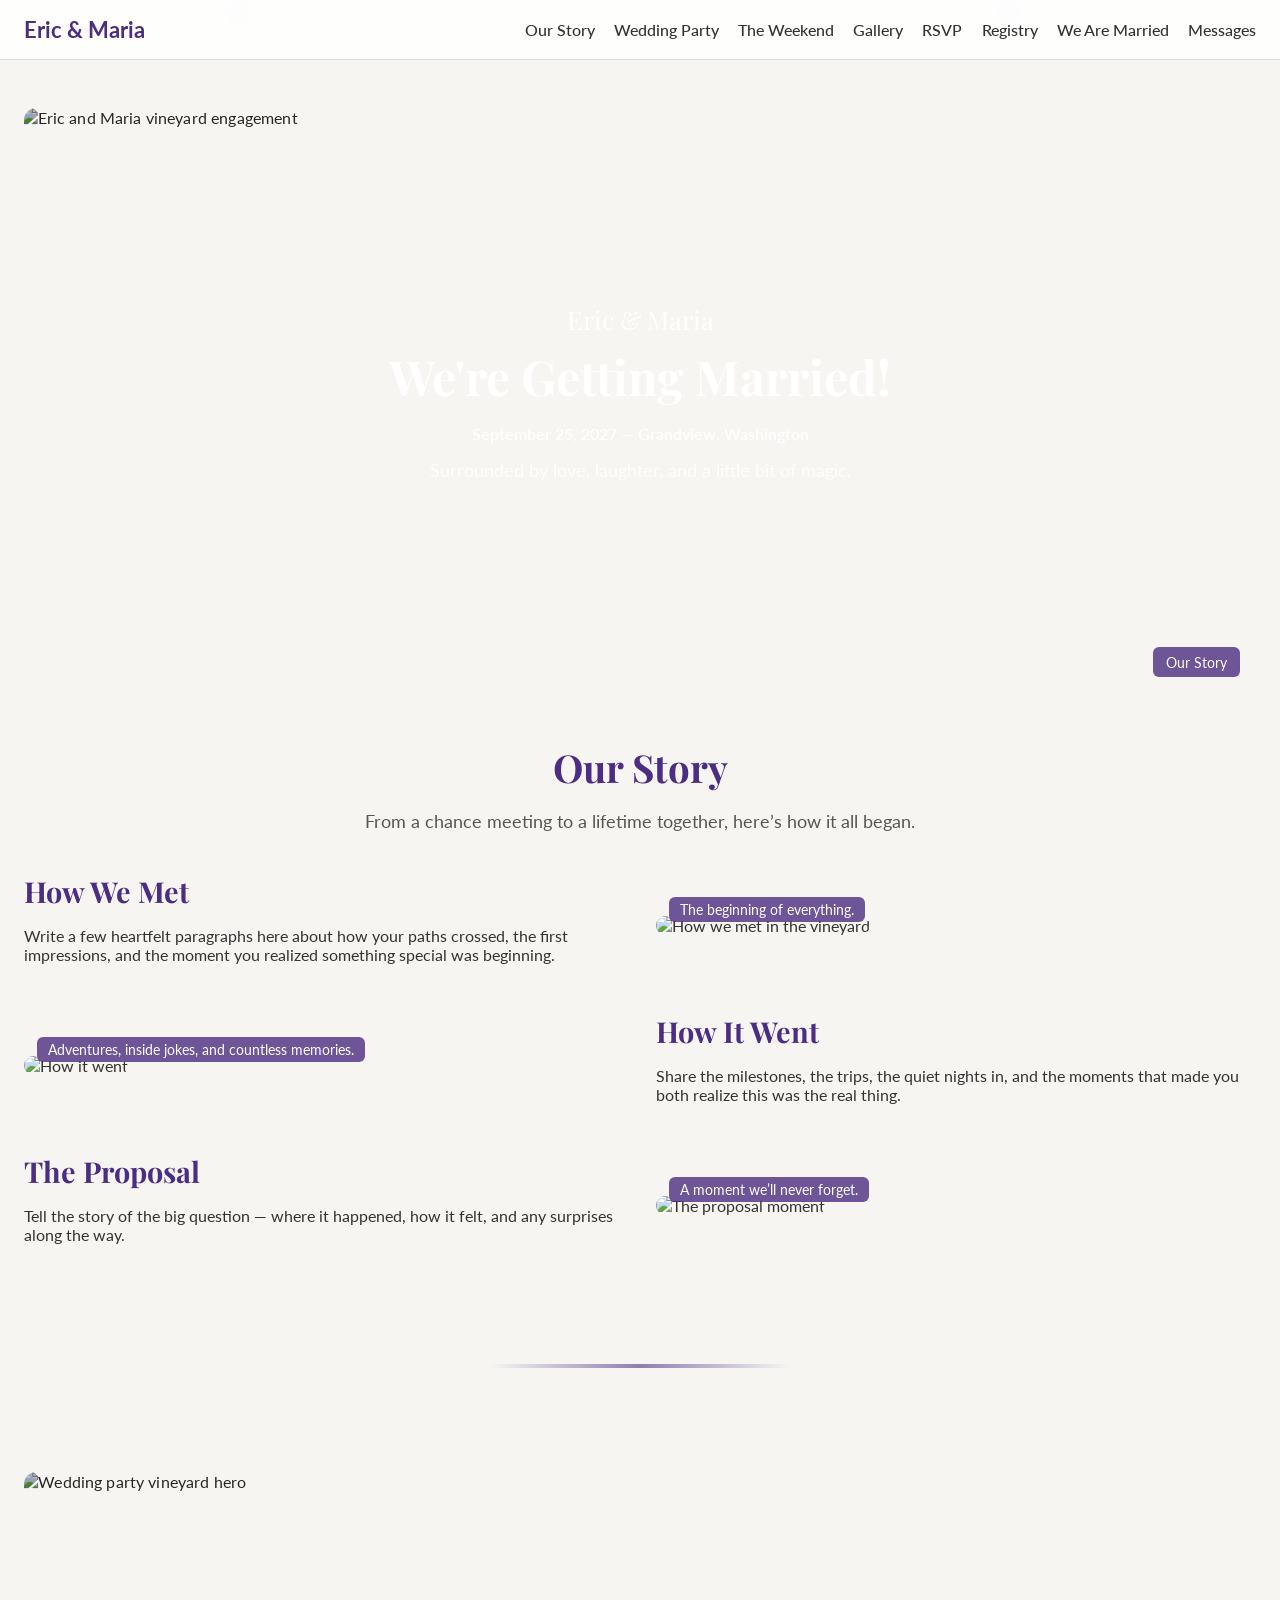
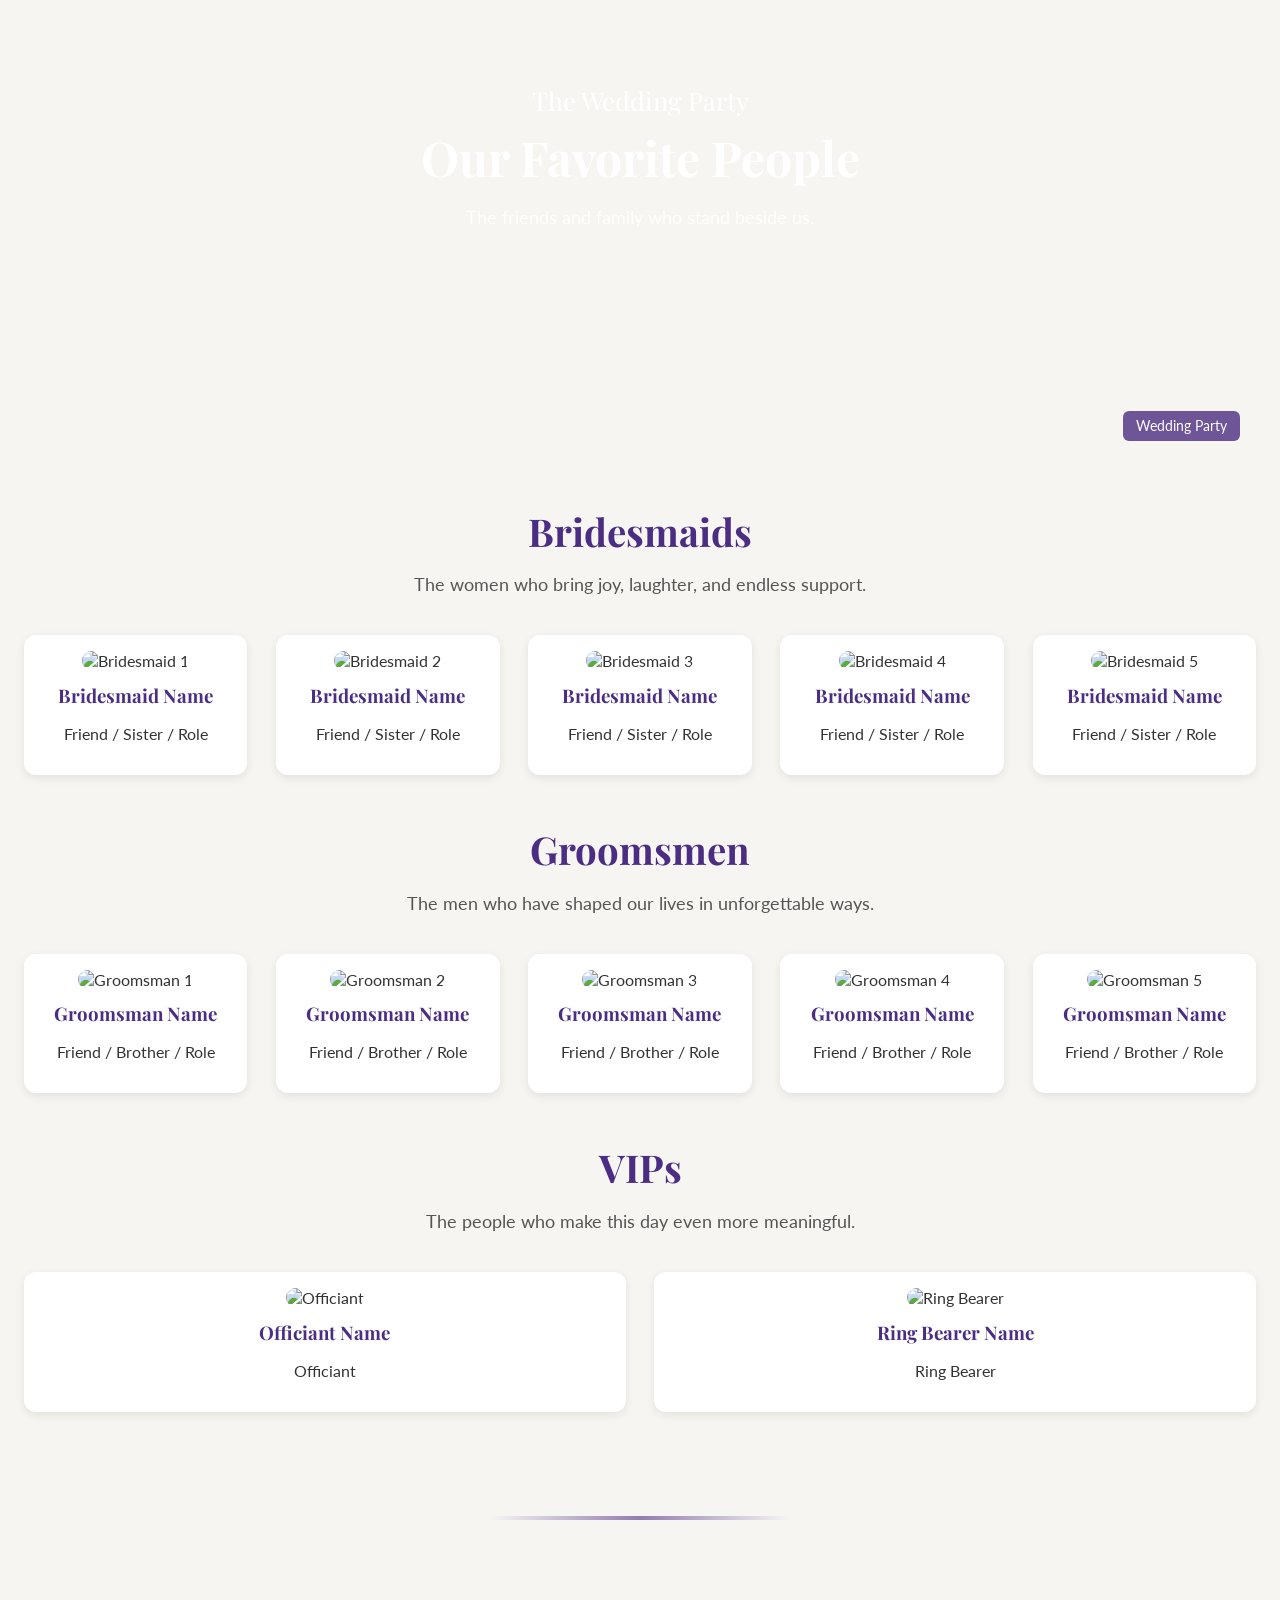
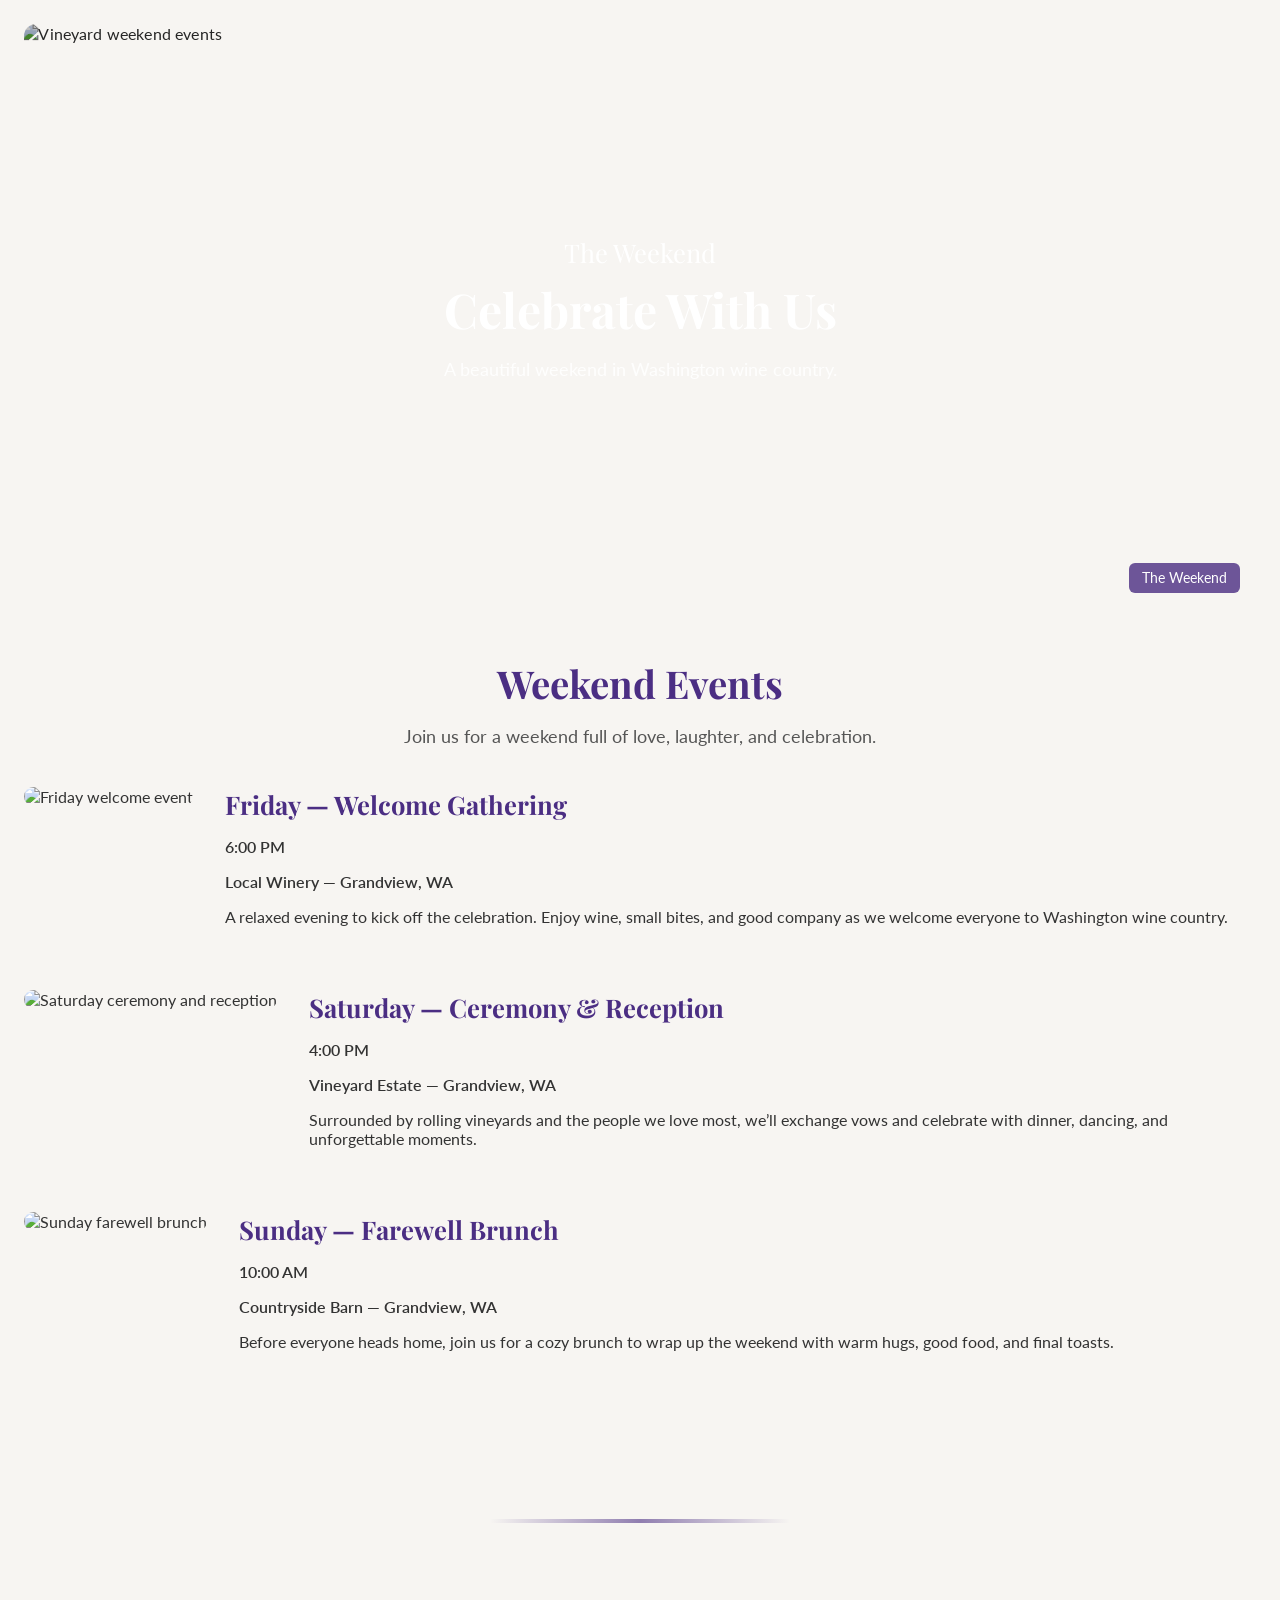
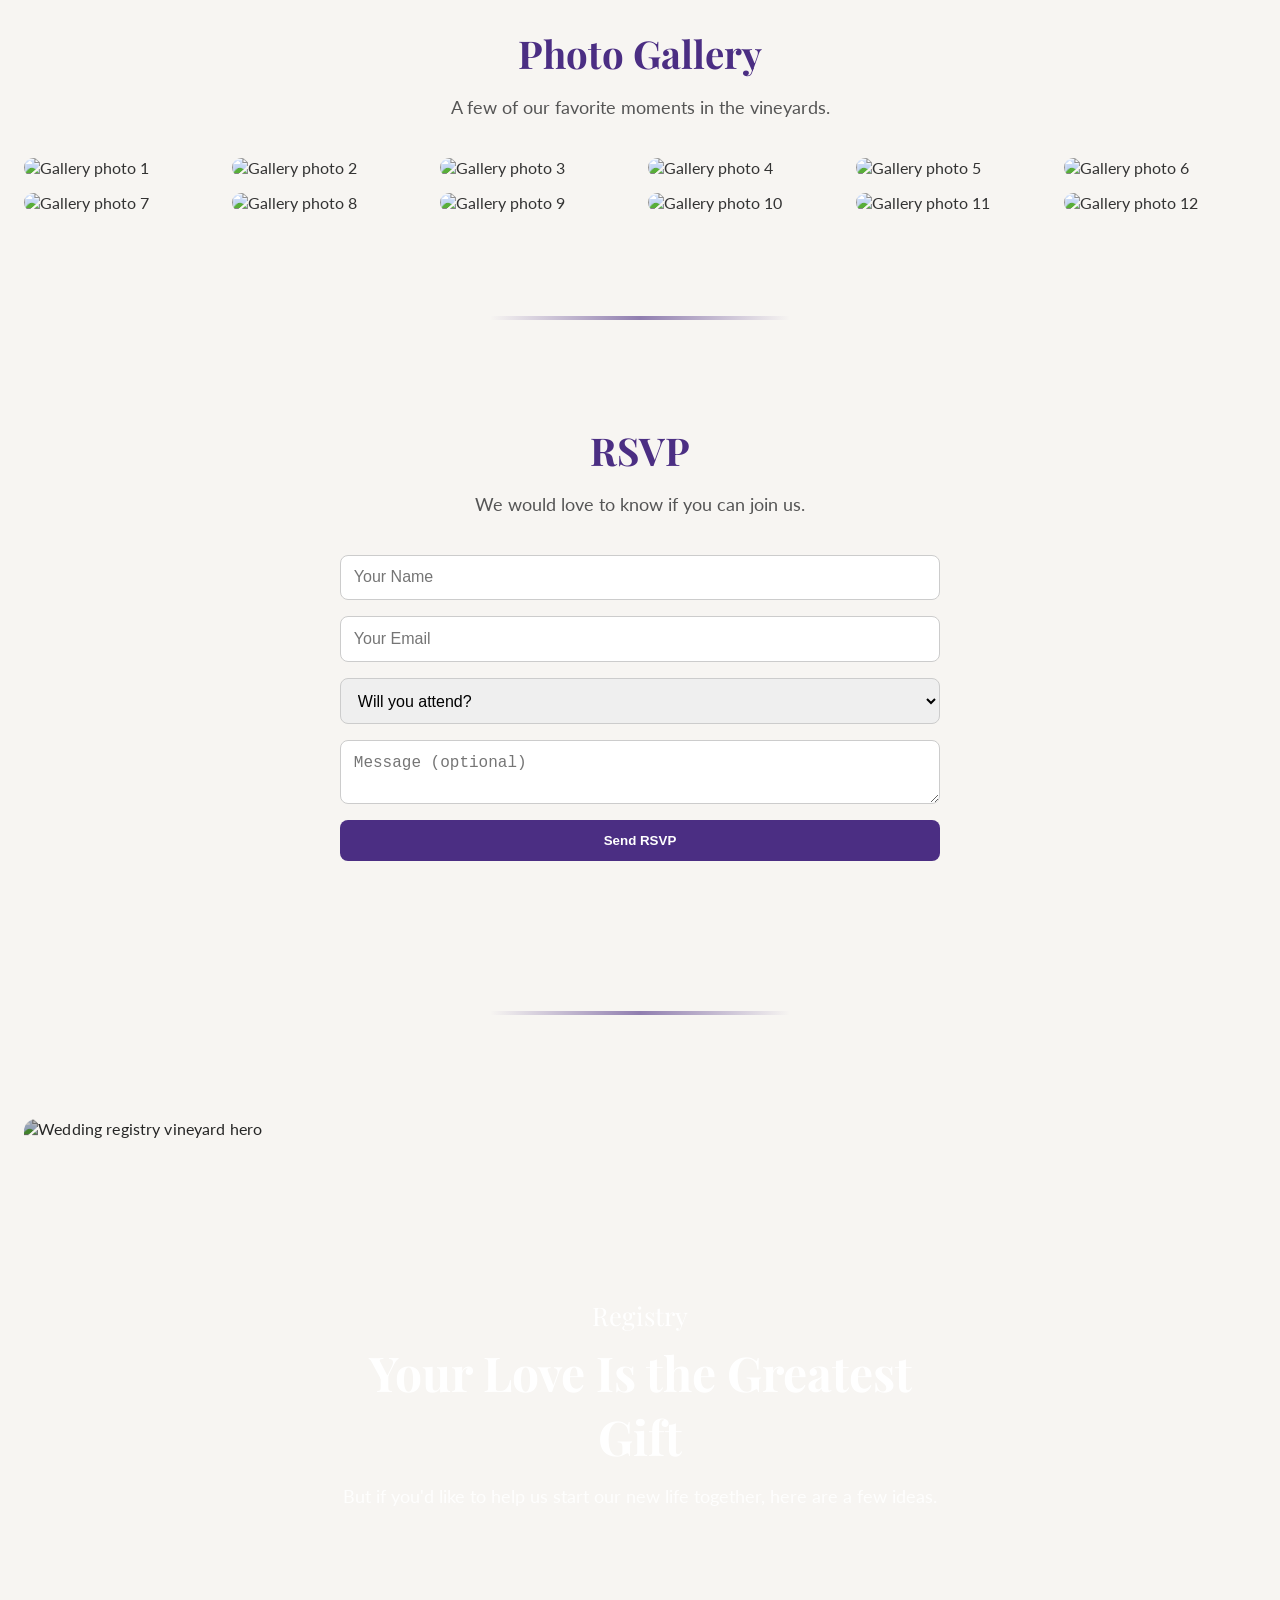
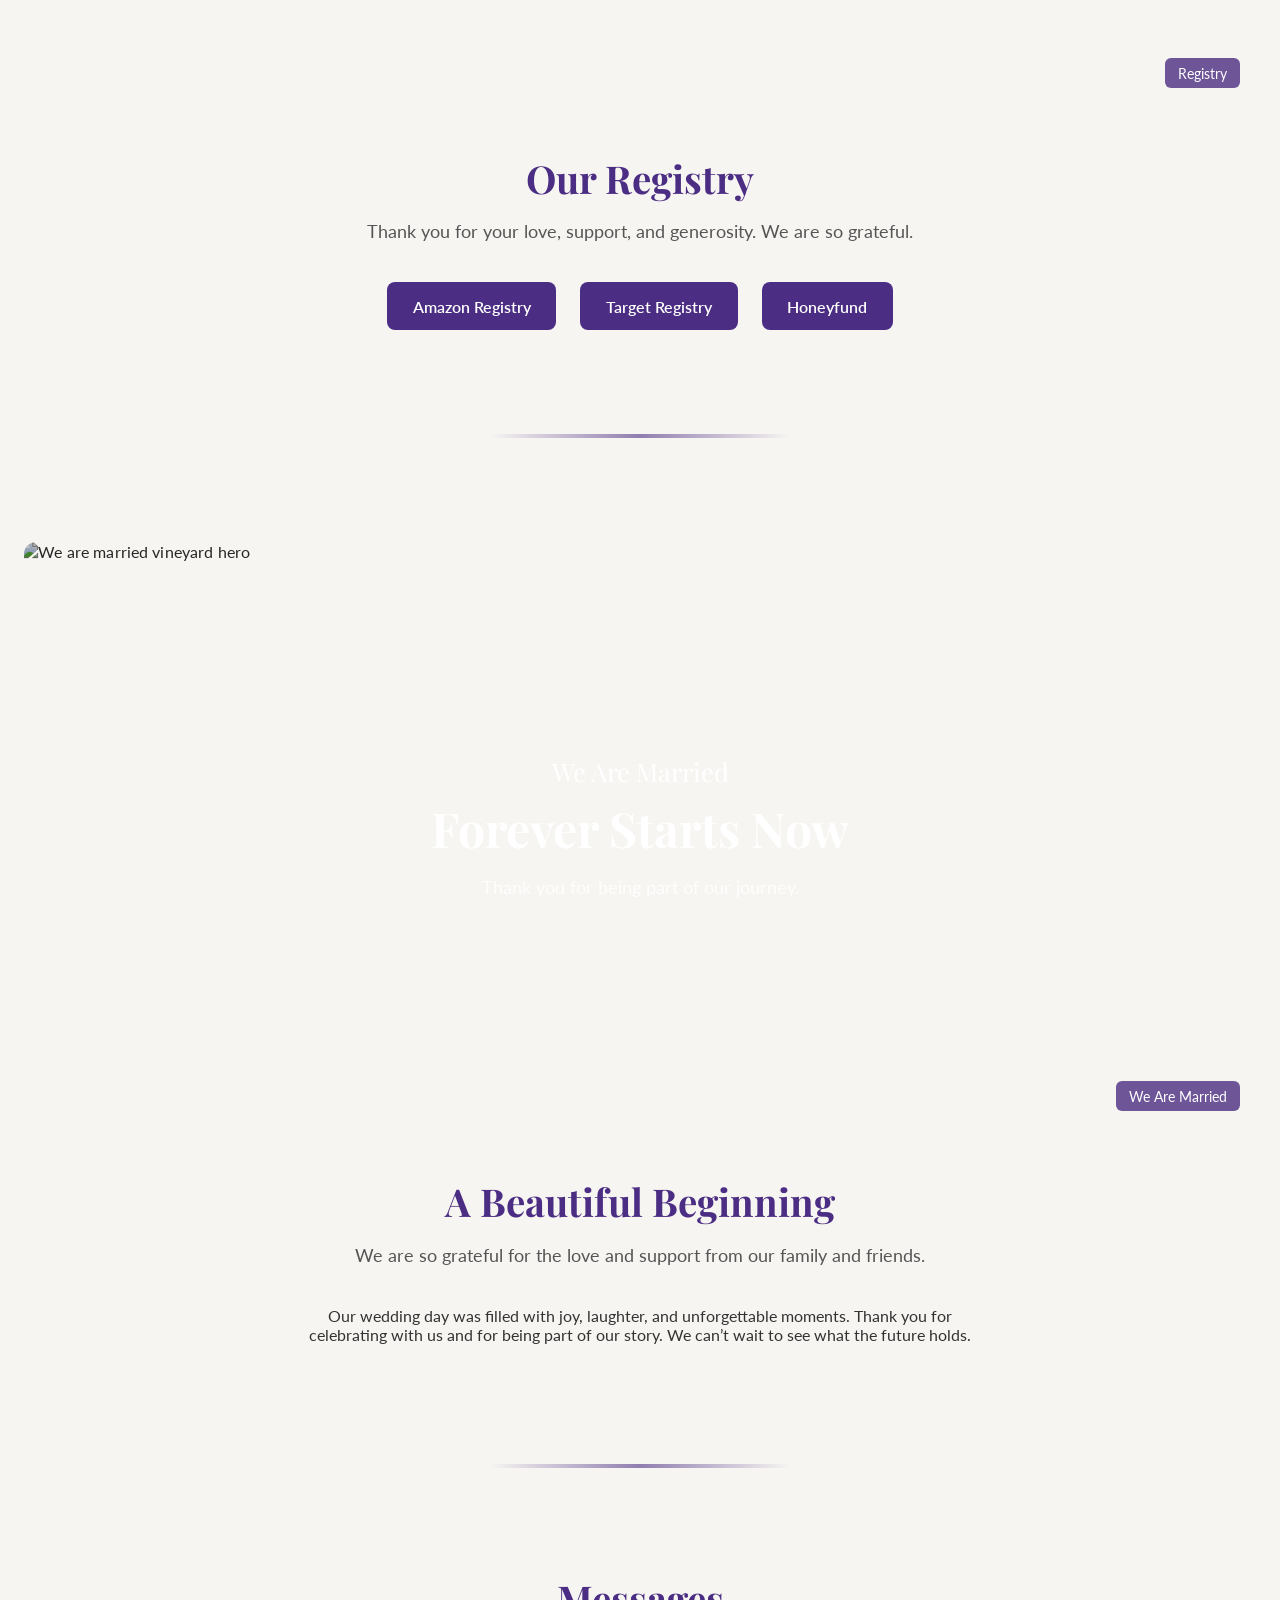
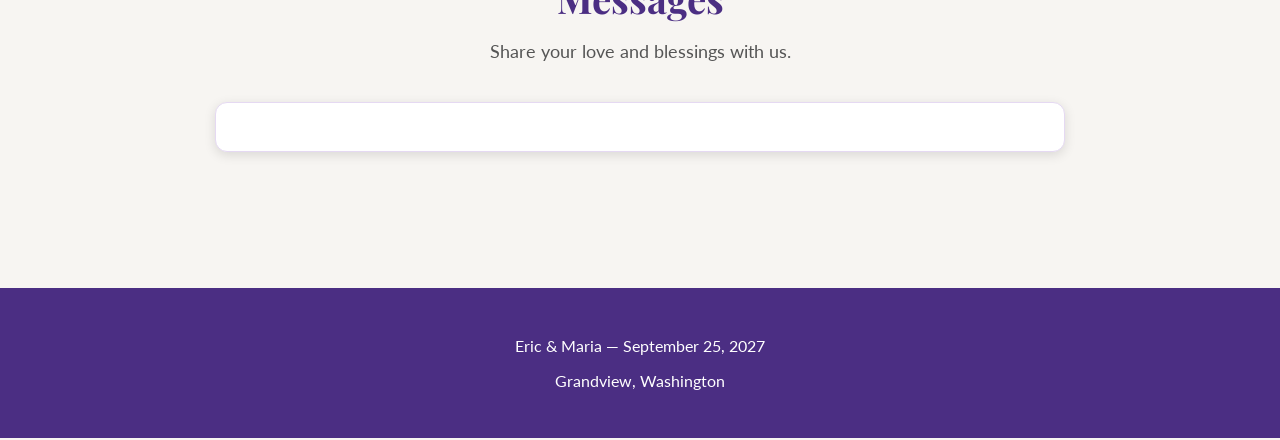
==== commit a03be186: "Update index.html" ====
--- a/index.html/index.html
+++ b/index.html/index.html
@@ -1129,7 +1129,7 @@
 
     (function() {
       var d = document, s = d.createElement('script');
-      s.src = 'https://YOUR_SHORTNAME_HERE.disqus.com/embed.js';
+      s.src = 'https://ctsdemo.disqus.com/embed.js';
       s.setAttribute('data-timestamp', +new Date());
       (d.head || d.body).appendChild(s);
     })();
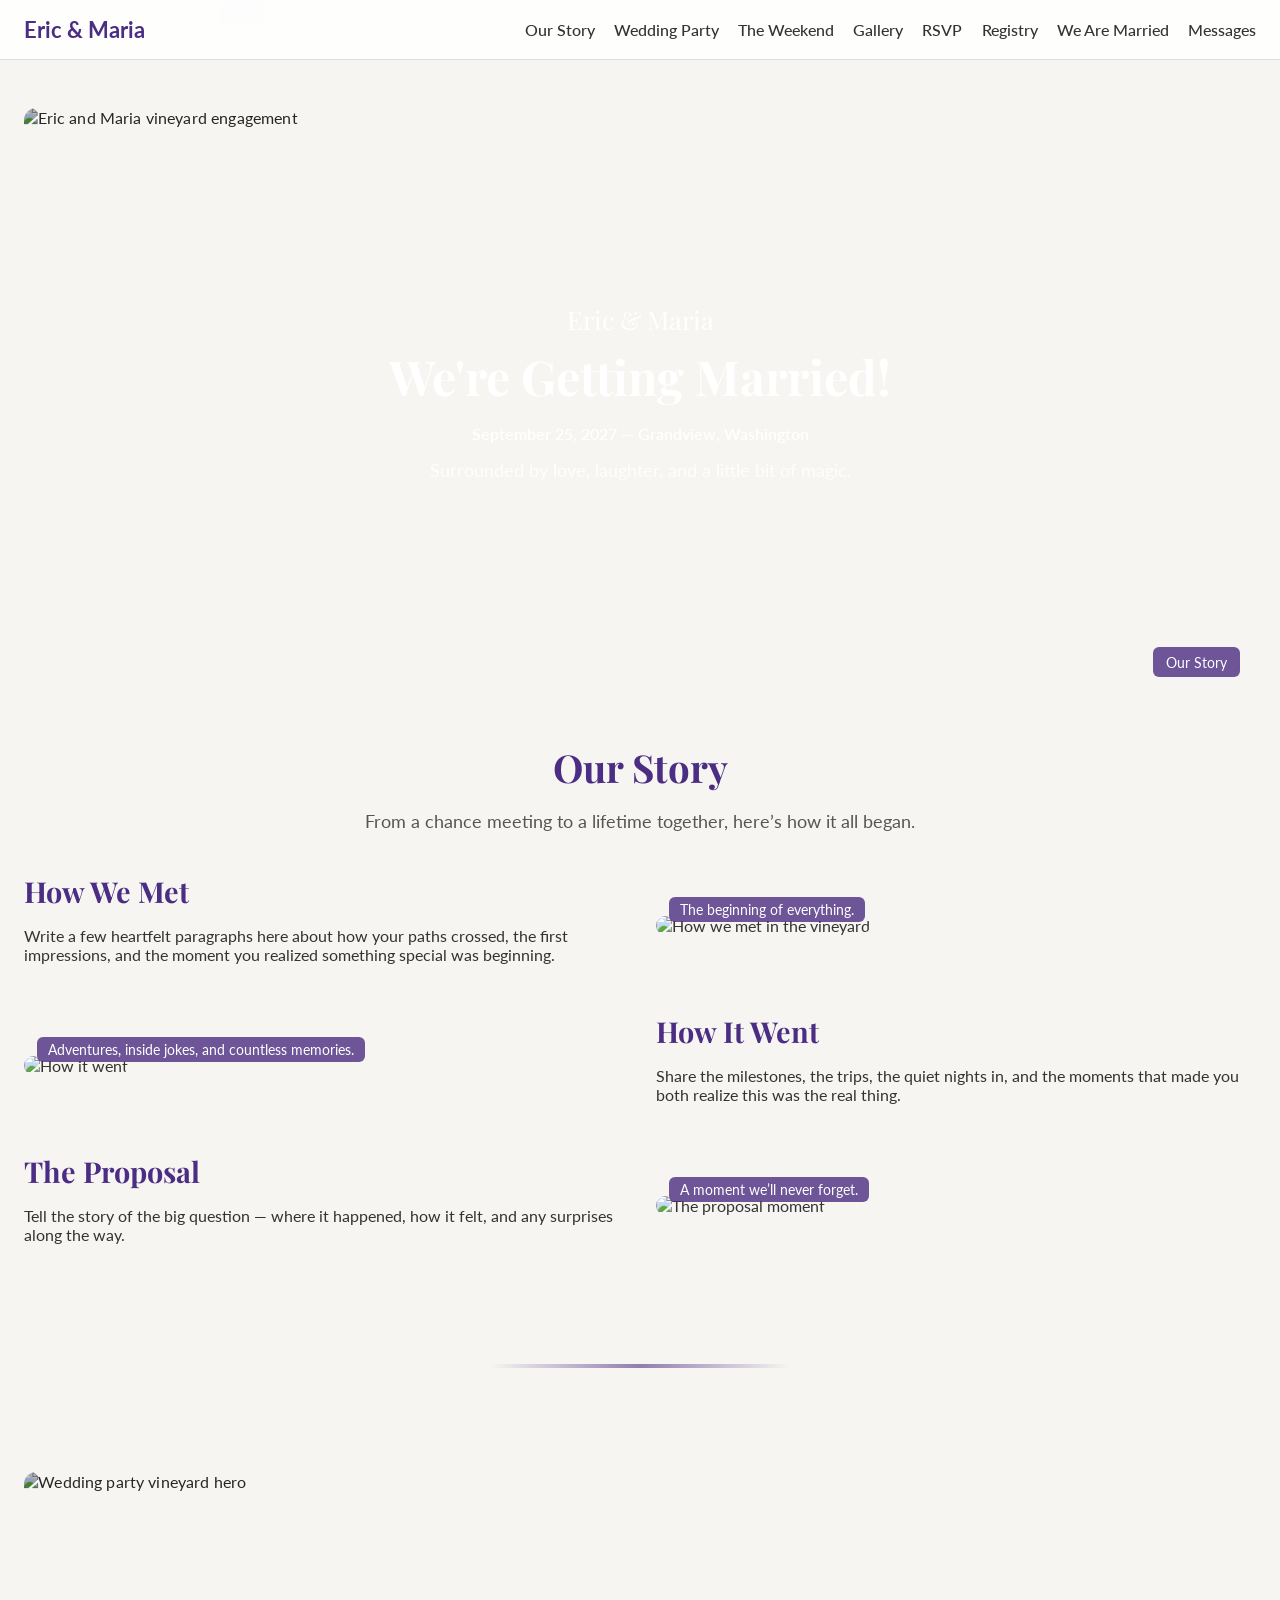
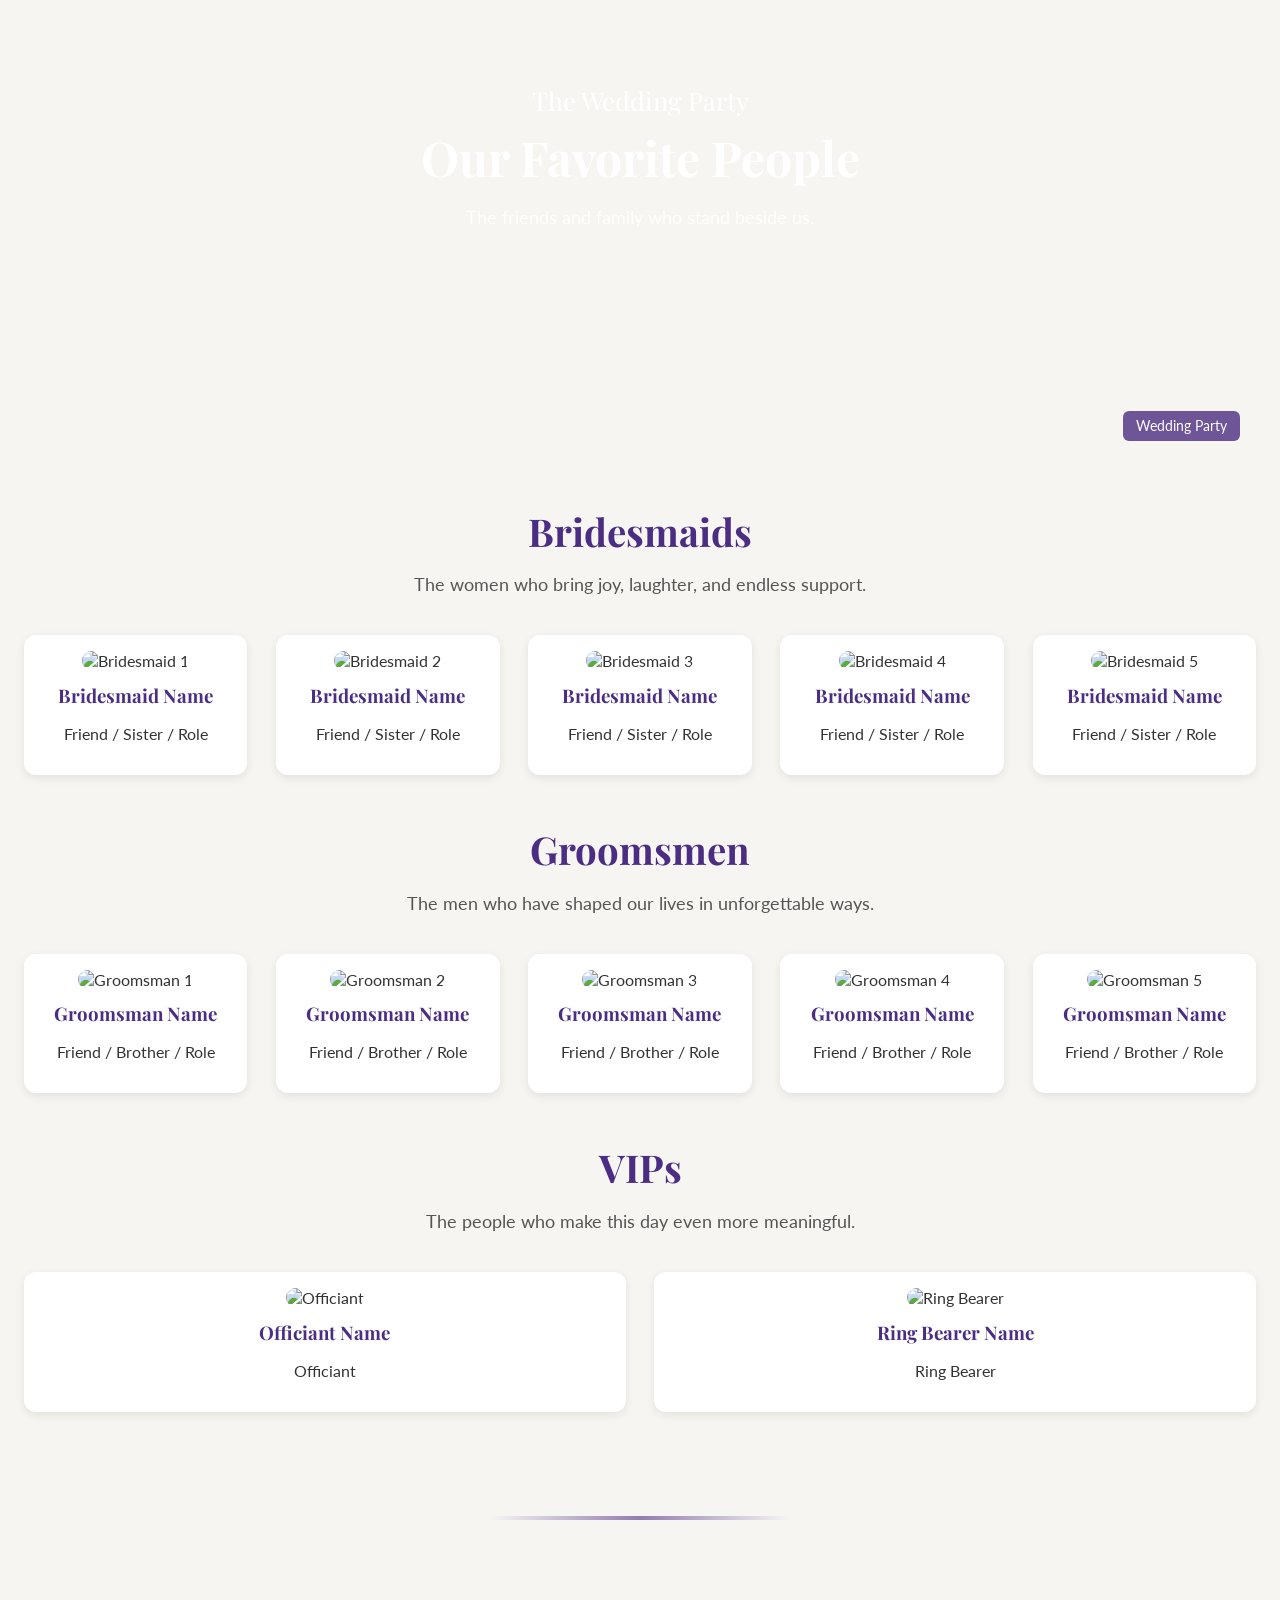
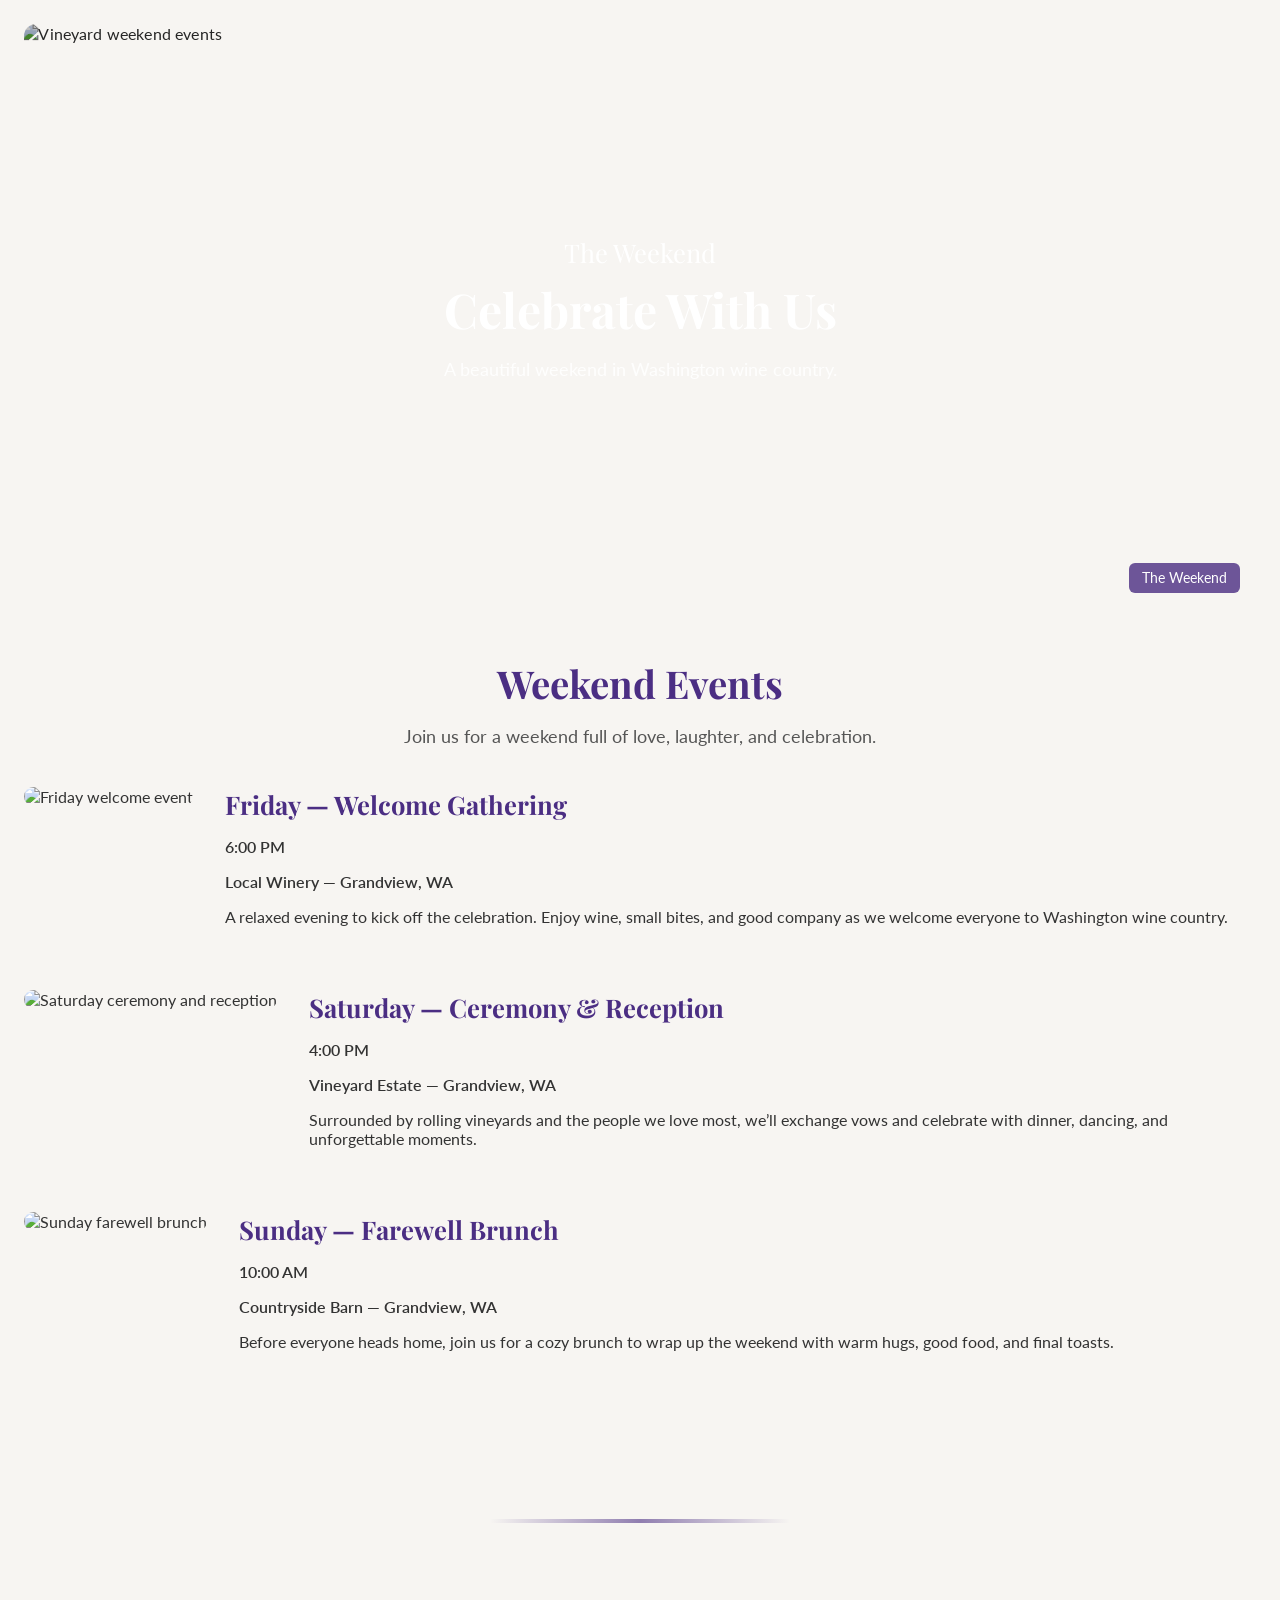
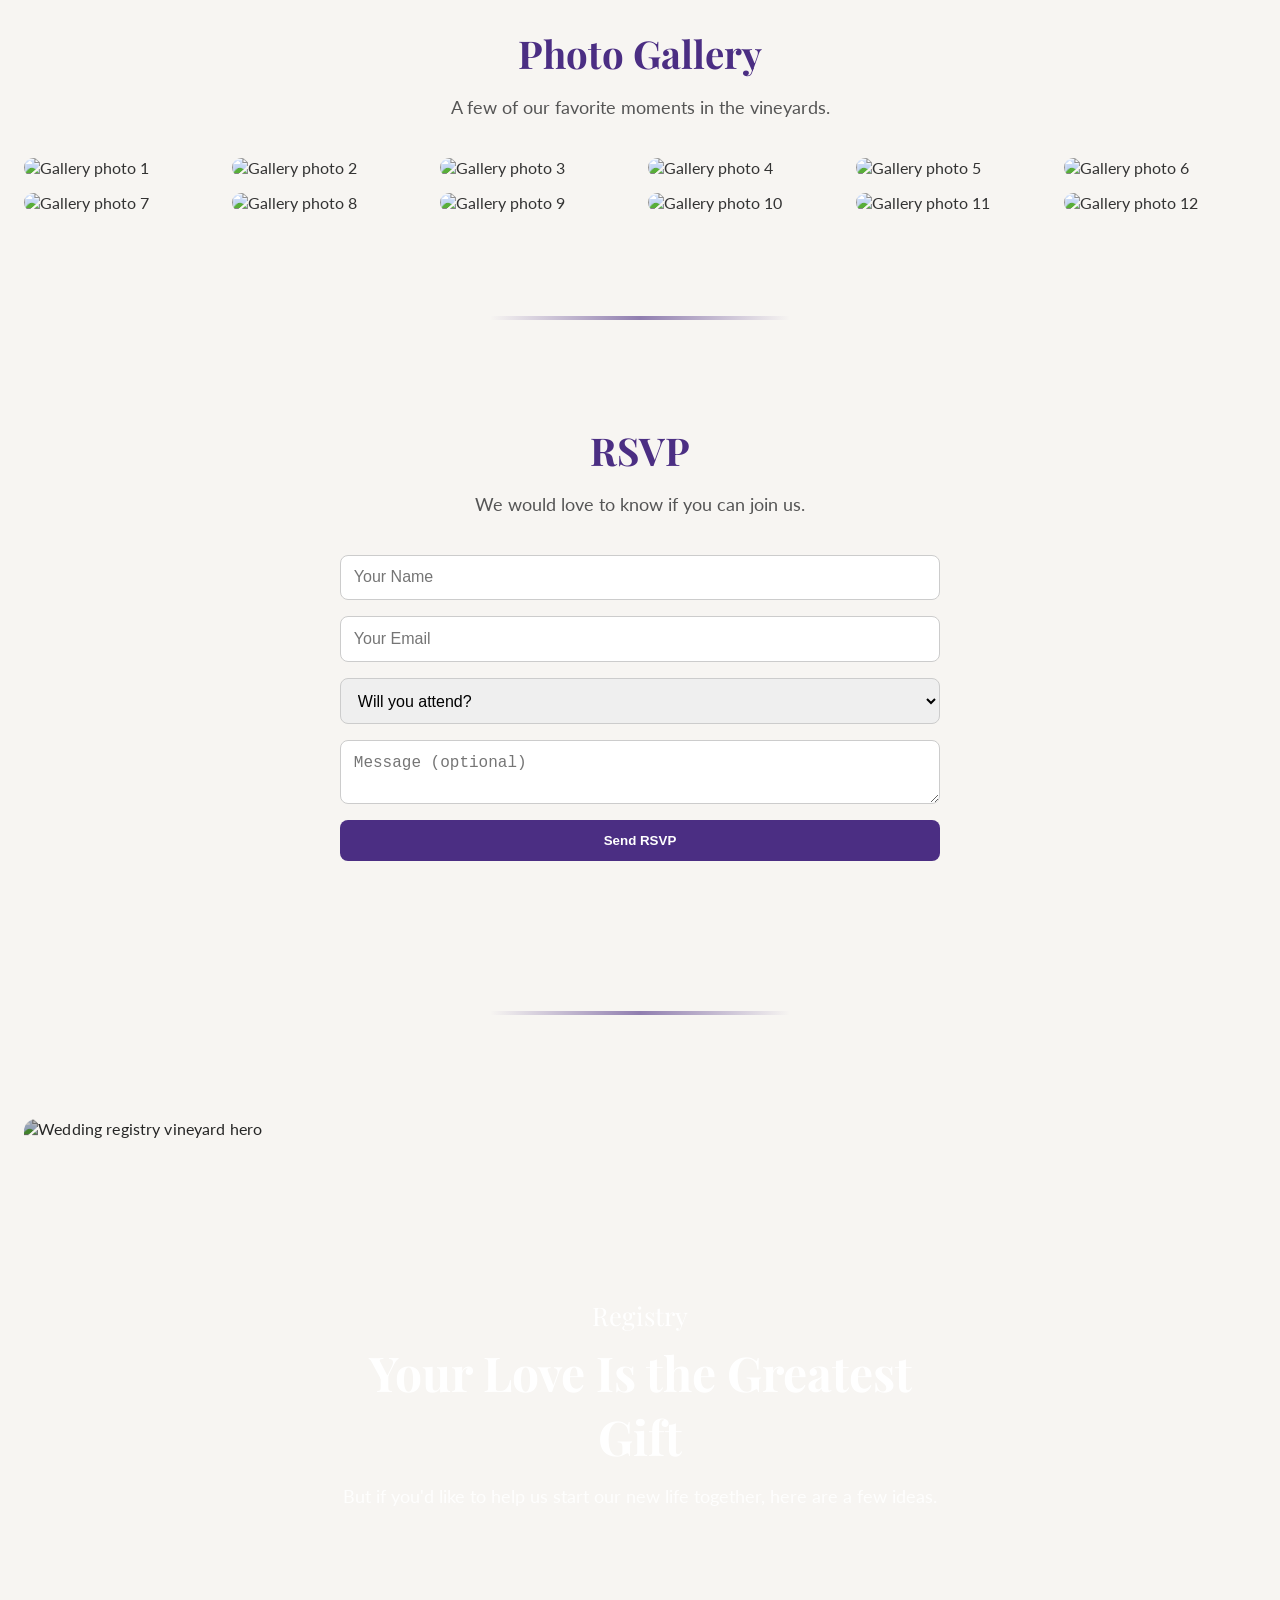
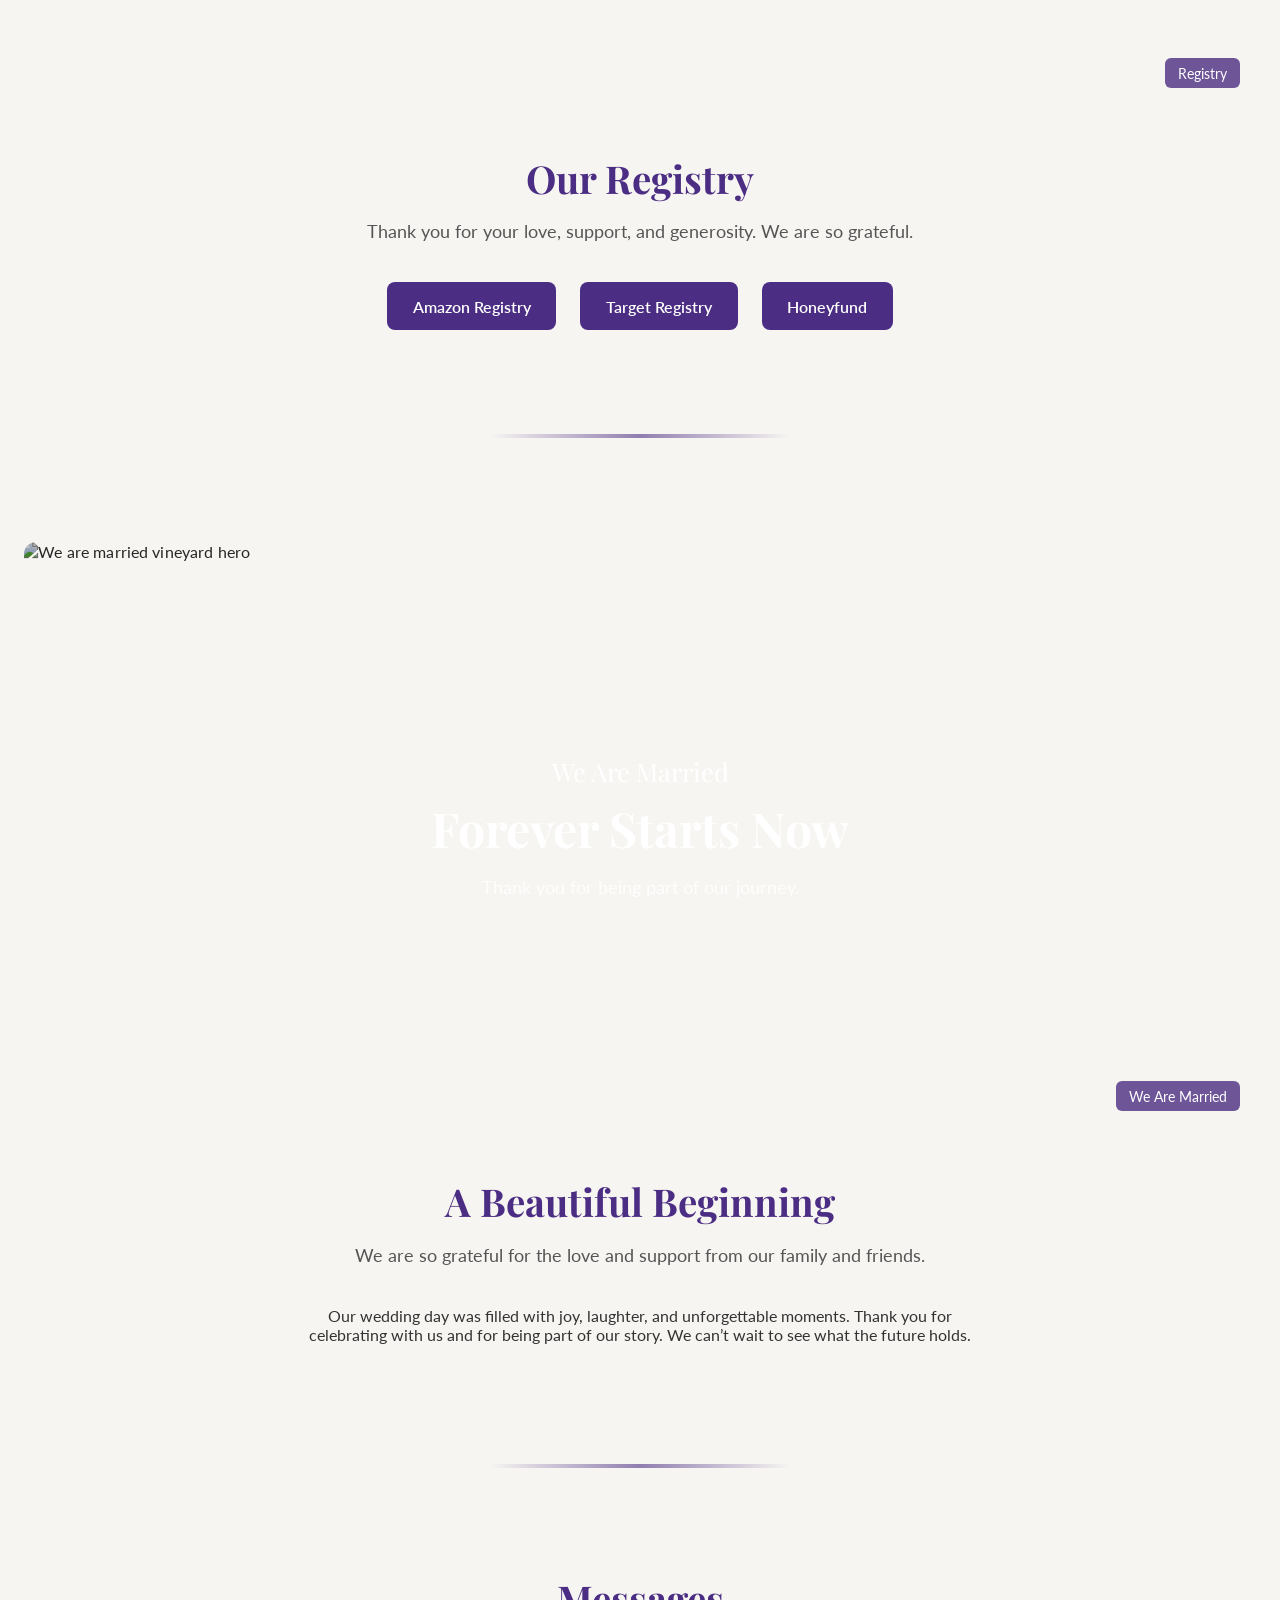
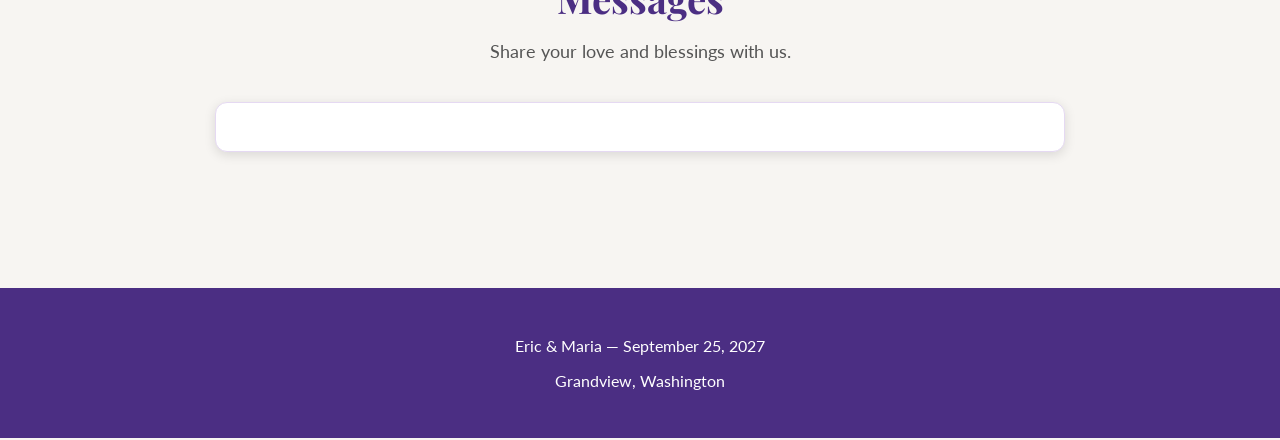
==== commit c53827a9: "Update index.html" ====
--- a/index.html/index.html
+++ b/index.html/index.html
@@ -419,6 +419,13 @@
      MESSAGES / DISQUS
   ================================ */
   .disqus-container {
+    #disqus_thread .postbox .textarea-wrapper .textarea:before {
+  content: "Leave a message for the happy couple…";
+  color: #4b2e83;
+  font-size: 1rem;
+  opacity: 0.8;
+}
+
     max-width: 800px;
     margin: 2.5rem auto;
     background: #ffffff;
